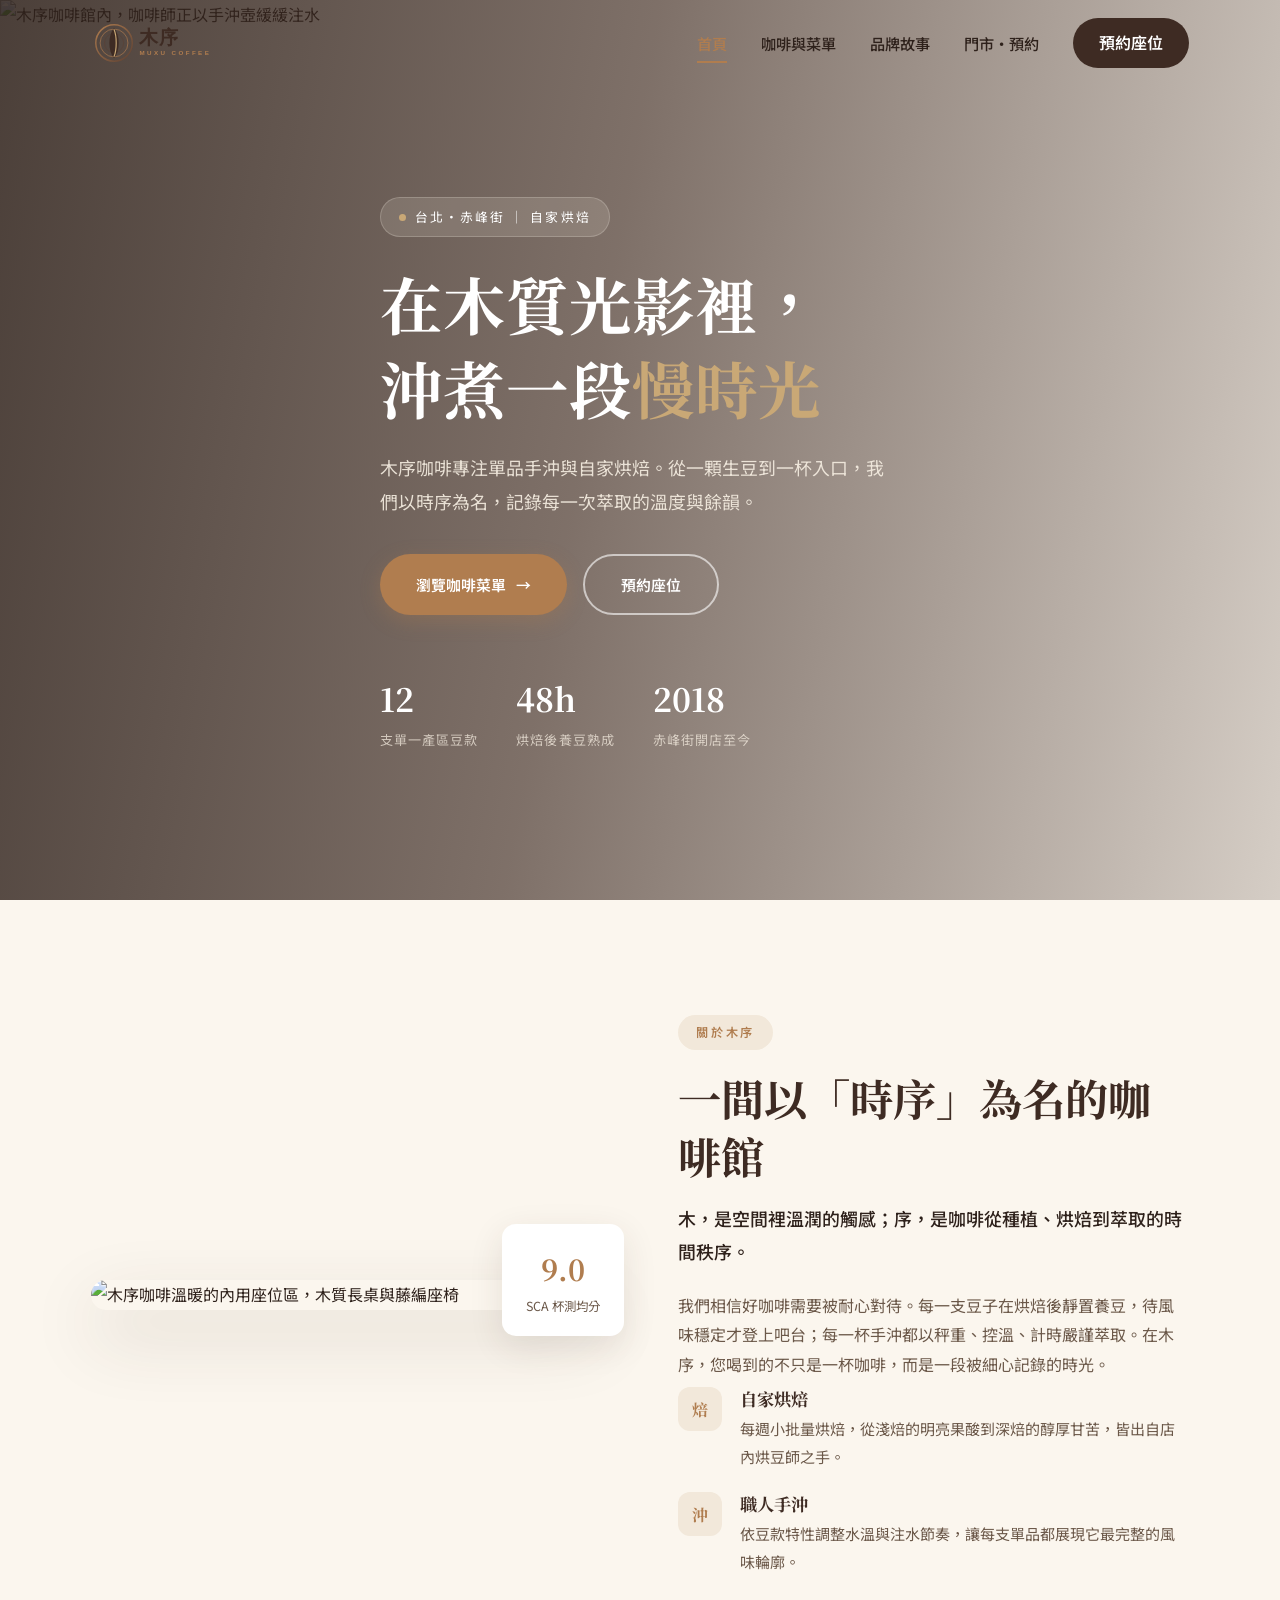
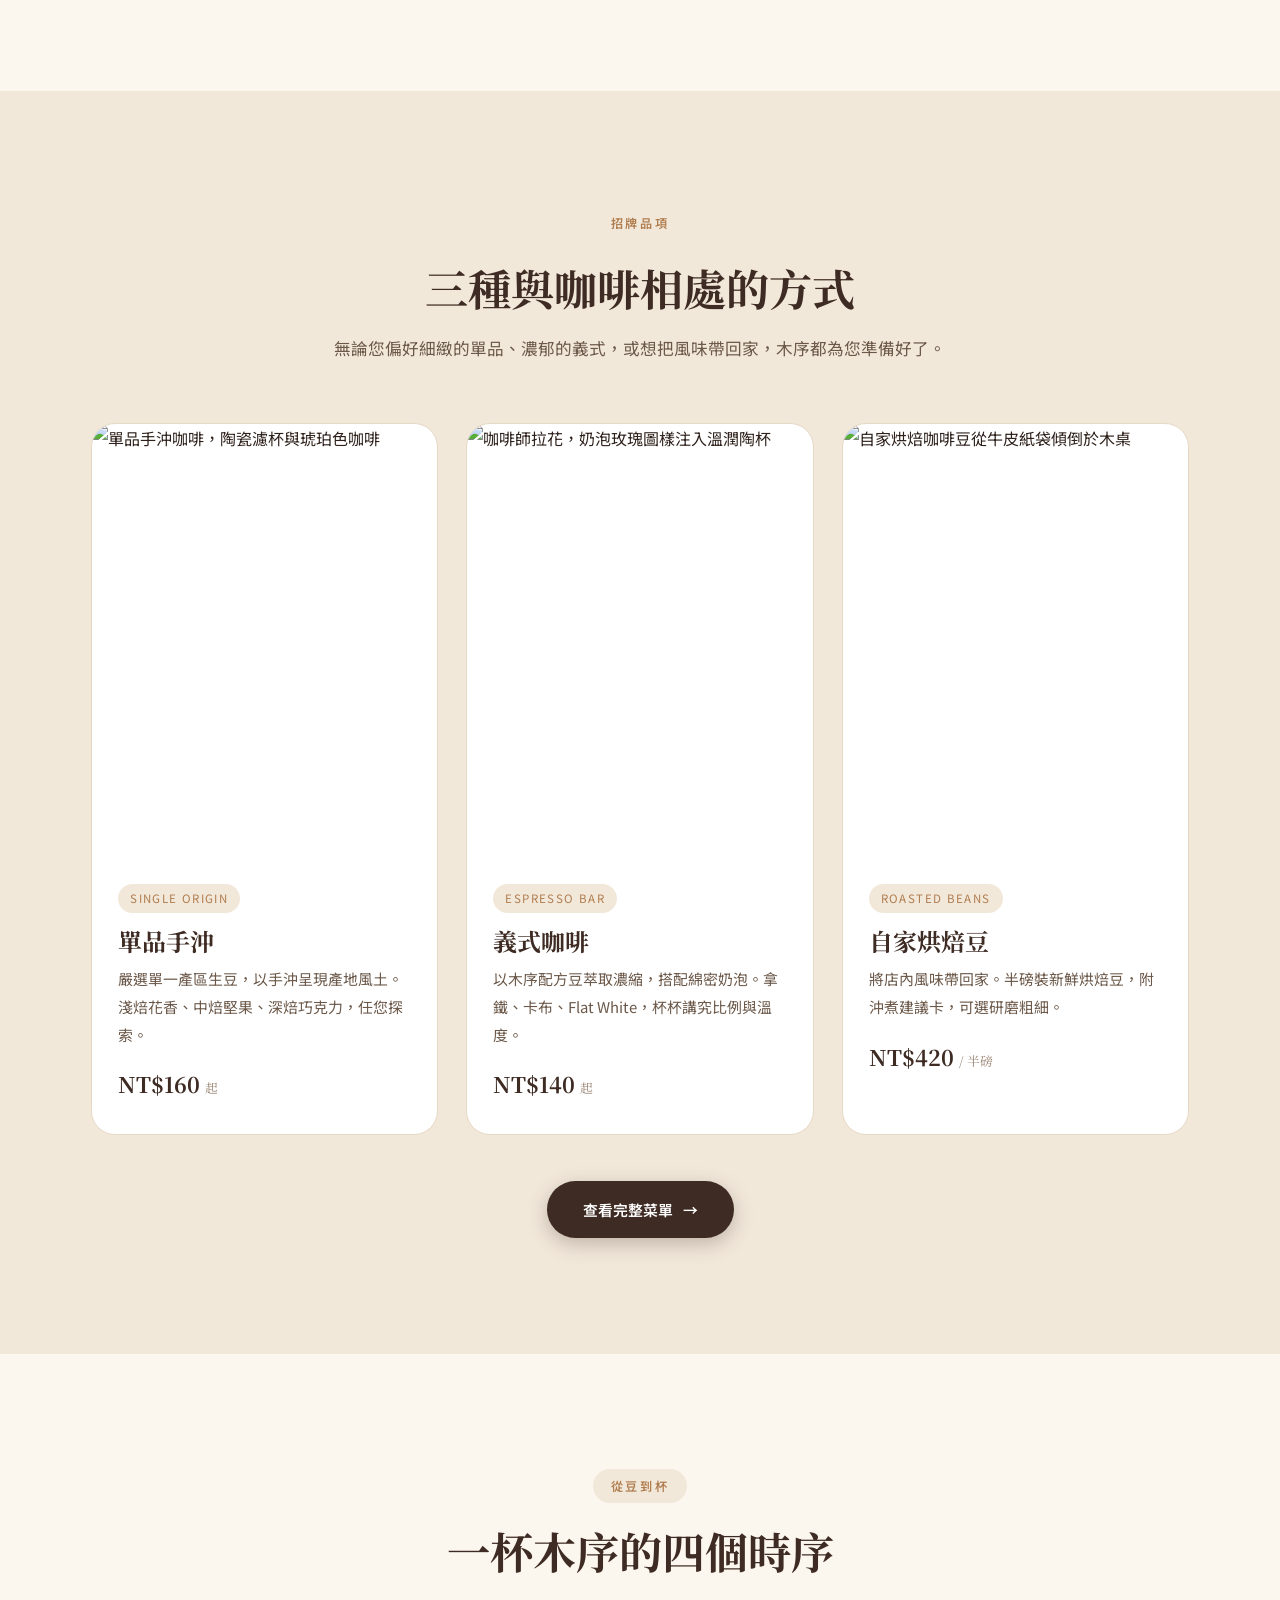
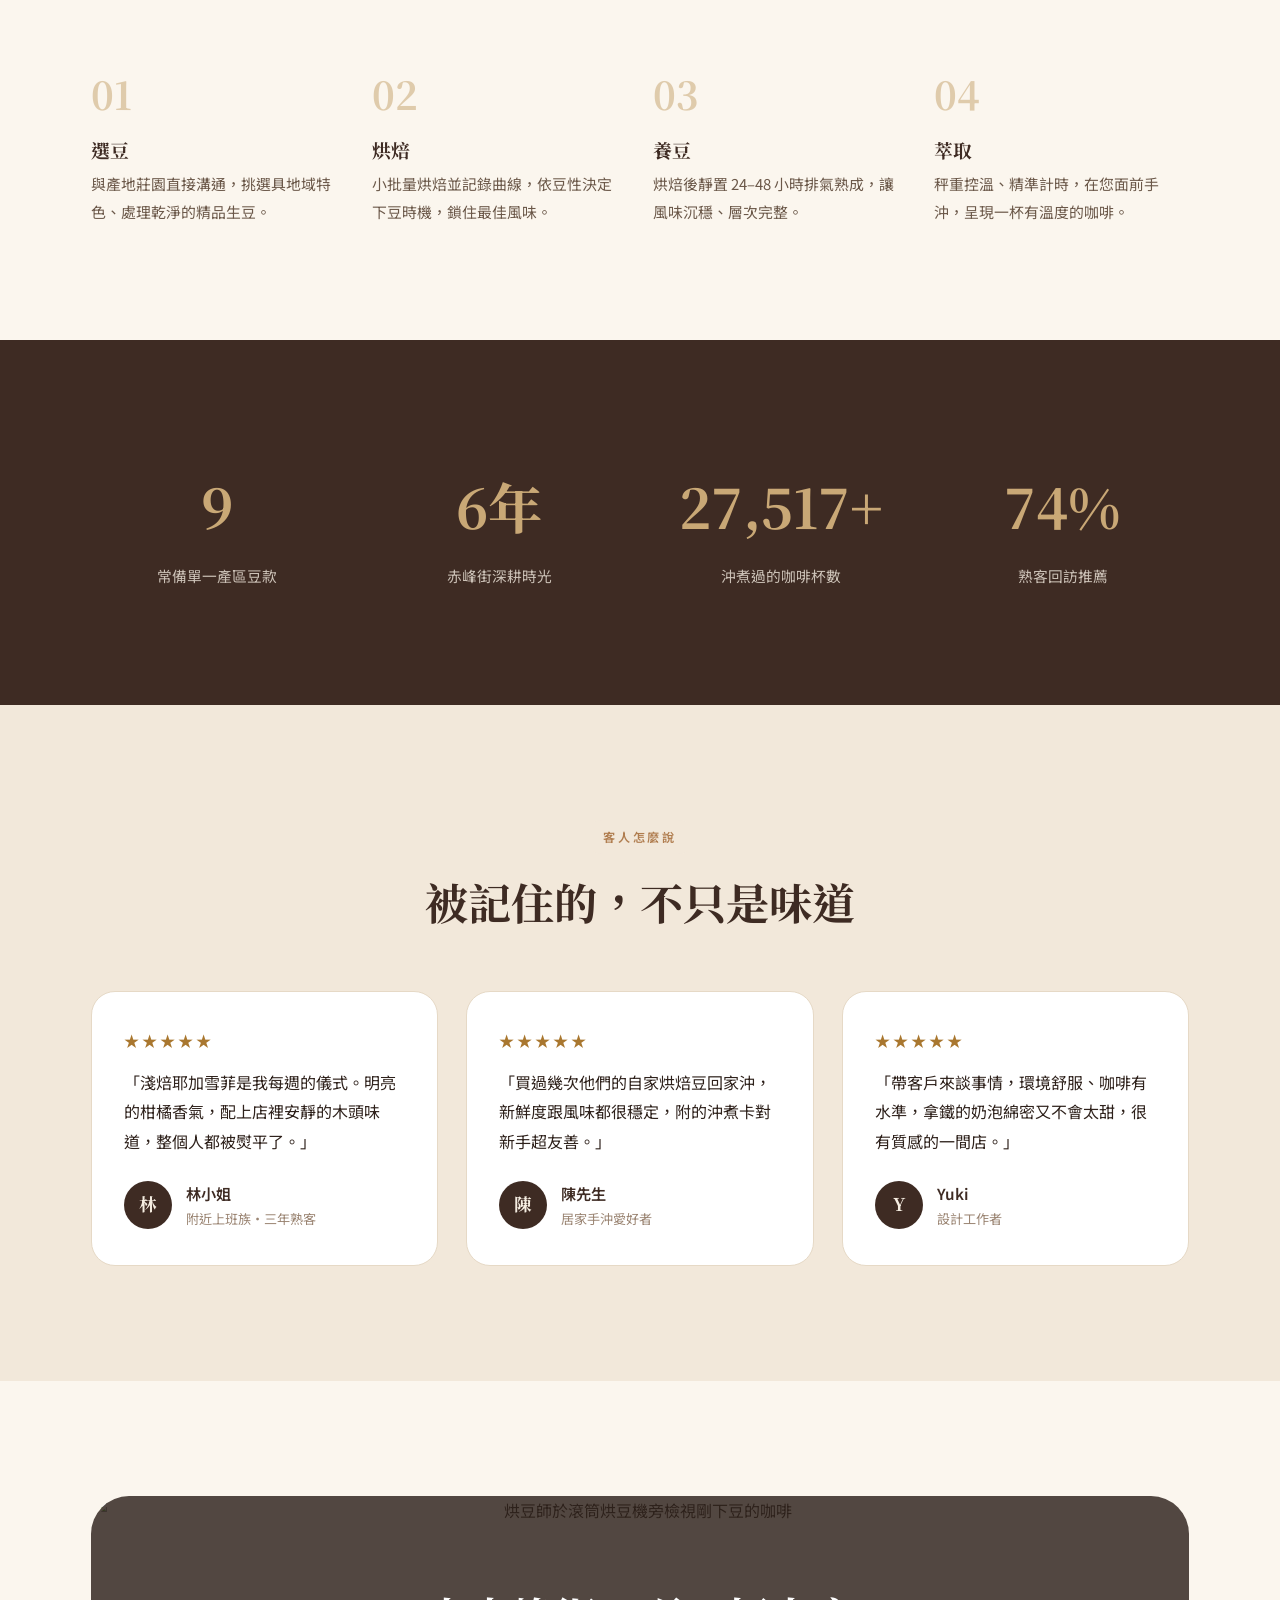
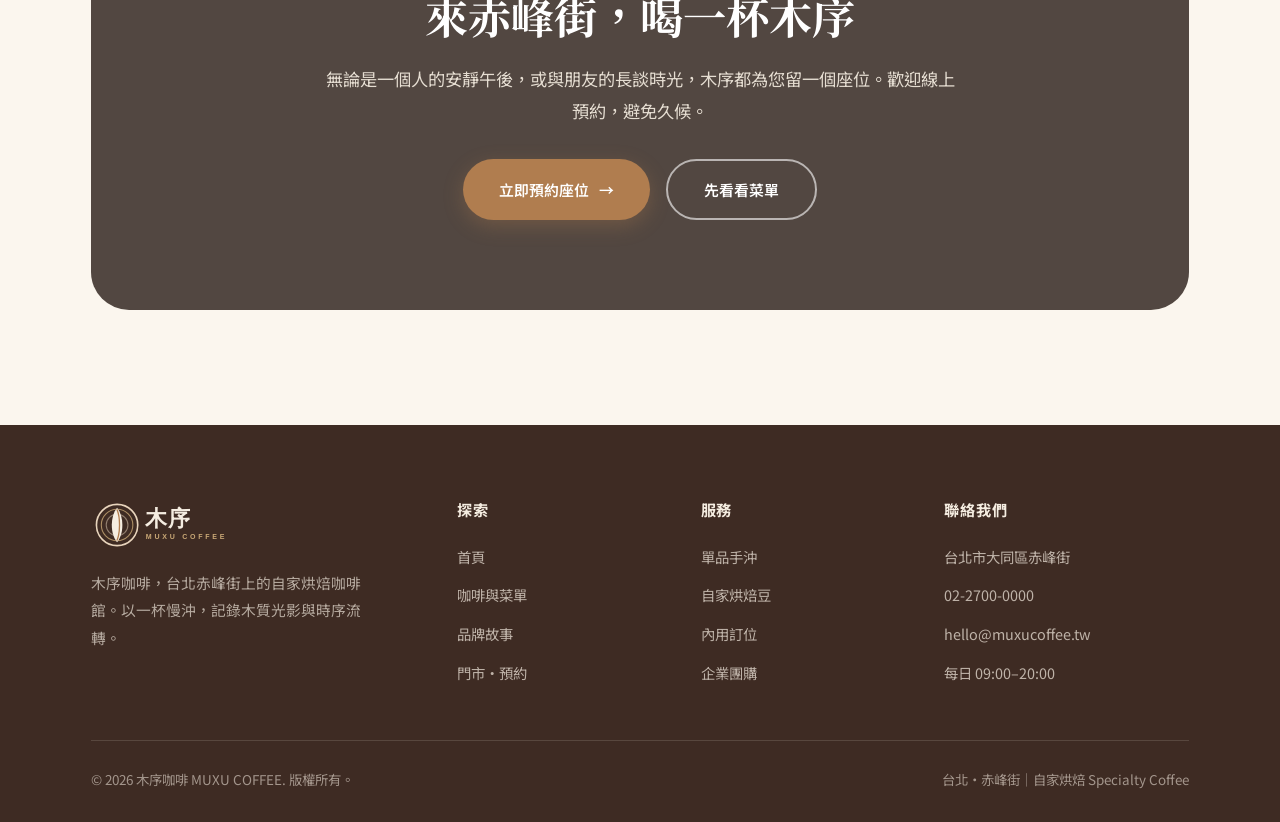
==== index.html @ cf8c64b3 "木序咖啡 MUXU COFFEE static site (pages, css, js, logos)" ====
<!DOCTYPE html>
<html lang="zh-TW">
<head>
<meta charset="UTF-8">
<meta name="viewport" content="width=device-width, initial-scale=1.0">
<title>木序咖啡 MUXU COFFEE — 台北赤峰街自家烘焙咖啡館</title>
<meta name="description" content="木序咖啡，台北大同區赤峰街的自家烘焙咖啡館。專注單品手沖、自家淺中深焙咖啡豆與季節限定特調，在木質光影間，為您沖煮一段慢時光。">
<meta name="keywords" content="台北咖啡,赤峰街咖啡,自家烘焙,手沖咖啡,單品咖啡,咖啡豆,精品咖啡,木序咖啡">
<meta property="og:title" content="木序咖啡 MUXU COFFEE — 台北赤峰街自家烘焙咖啡館">
<meta property="og:description" content="專注單品手沖與自家烘焙，在木質光影間沖煮一段慢時光。">
<meta property="og:type" content="website">
<meta property="og:url" content="https://izzo24.github.io/muxu-coffee/">
<meta property="og:image" content="https://izzo24.github.io/muxu-coffee/images/hero.webp">
<link rel="canonical" href="https://izzo24.github.io/muxu-coffee/">
<link rel="icon" type="image/svg+xml" href="./logos/muxu-coffee-icon.svg">
<link rel="preconnect" href="https://fonts.googleapis.com">
<link rel="preconnect" href="https://fonts.gstatic.com" crossorigin>
<link href="https://fonts.googleapis.com/css2?family=Noto+Serif+TC:wght@400;500;700;900&family=Noto+Sans+TC:wght@400;500;600;700&display=swap" rel="stylesheet">
<link rel="stylesheet" href="./css/style.css">
<script type="application/ld+json">
{"@context":"https://schema.org","@type":"CafeOrCoffeeShop","name":"木序咖啡 MUXU COFFEE","image":"https://izzo24.github.io/muxu-coffee/images/hero.webp","url":"https://izzo24.github.io/muxu-coffee/","servesCuisine":"Coffee","priceRange":"$$","address":{"@type":"PostalAddress","streetAddress":"赤峰街","addressLocality":"台北市大同區","addressCountry":"TW"},"openingHours":"Mo-Su 09:00-20:00","telephone":"+886-2-2700-0000"}
</script>
</head>
<body>
<div class="page-loader"><div class="ring"></div></div>
<div id="nav-mount"></div>

<!-- HERO -->
<header class="hero">
  <div class="hero-bg"><img src="./images/hero.webp" alt="木序咖啡館內，咖啡師正以手沖壺緩緩注水"></div>
  <div class="container hero-inner">
    <span class="hero-eyebrow"><span class="dot"></span>台北・赤峰街 ｜ 自家烘焙</span>
    <h1>在木質光影裡，<br>沖煮一段<em>慢時光</em></h1>
    <p class="hero-sub">木序咖啡專注單品手沖與自家烘焙。從一顆生豆到一杯入口，我們以時序為名，記錄每一次萃取的溫度與餘韻。</p>
    <div class="hero-actions">
      <a href="./products.html" class="btn btn-caramel">瀏覽咖啡菜單 <span class="btn-arrow">→</span></a>
      <a href="./contact.html" class="btn btn-outline-white">預約座位</a>
    </div>
    <div class="hero-meta">
      <div><div class="num">12</div><div class="lbl">支單一產區豆款</div></div>
      <div><div class="num">48h</div><div class="lbl">烘焙後養豆熟成</div></div>
      <div><div class="num">2018</div><div class="lbl">赤峰街開店至今</div></div>
    </div>
  </div>
</header>

<!-- INTRO -->
<section>
  <div class="container split">
    <div class="split-img reveal">
      <img src="./images/interior.webp" alt="木序咖啡溫暖的內用座位區，木質長桌與藤編座椅">
      <div class="badge"><div class="b-num">9.0</div><div class="b-lbl">SCA 杯測均分</div></div>
    </div>
    <div class="reveal">
      <span class="eyebrow">關於木序</span>
      <h2>一間以「時序」為名的咖啡館</h2>
      <p class="lead">木，是空間裡溫潤的觸感；序，是咖啡從種植、烘焙到萃取的時間秩序。</p>
      <p>我們相信好咖啡需要被耐心對待。每一支豆子在烘焙後靜置養豆，待風味穩定才登上吧台；每一杯手沖都以秤重、控溫、計時嚴謹萃取。在木序，您喝到的不只是一杯咖啡，而是一段被細心記錄的時光。</p>
      <div class="value-list">
        <div class="value-item"><div class="vk">焙</div><div><h4>自家烘焙</h4><p>每週小批量烘焙，從淺焙的明亮果酸到深焙的醇厚甘苦，皆出自店內烘豆師之手。</p></div></div>
        <div class="value-item"><div class="vk">沖</div><div><h4>職人手沖</h4><p>依豆款特性調整水溫與注水節奏，讓每支單品都展現它最完整的風味輪廓。</p></div></div>
      </div>
    </div>
  </div>
</section>

<!-- SIGNATURE -->
<section style="background:var(--bg-alt)">
  <div class="container">
    <div class="section-head reveal">
      <span class="eyebrow">招牌品項</span>
      <h2>三種與咖啡相處的方式</h2>
      <p>無論您偏好細緻的單品、濃郁的義式，或想把風味帶回家，木序都為您準備好了。</p>
    </div>
    <div class="grid-3">
      <article class="menu-card reveal">
        <div class="ph"><img src="./images/product-pourover.webp" alt="單品手沖咖啡，陶瓷濾杯與琥珀色咖啡"></div>
        <div class="body"><span class="tag">SINGLE ORIGIN</span><h3>單品手沖</h3>
        <p class="desc">嚴選單一產區生豆，以手沖呈現產地風土。淺焙花香、中焙堅果、深焙巧克力，任您探索。</p>
        <div class="price">NT$160 <small>起</small></div></div>
      </article>
      <article class="menu-card reveal">
        <div class="ph"><img src="./images/product-espresso.webp" alt="咖啡師拉花，奶泡玫瑰圖樣注入溫潤陶杯"></div>
        <div class="body"><span class="tag">ESPRESSO BAR</span><h3>義式咖啡</h3>
        <p class="desc">以木序配方豆萃取濃縮，搭配綿密奶泡。拿鐵、卡布、Flat White，杯杯講究比例與溫度。</p>
        <div class="price">NT$140 <small>起</small></div></div>
      </article>
      <article class="menu-card reveal">
        <div class="ph"><img src="./images/product-beans.webp" alt="自家烘焙咖啡豆從牛皮紙袋傾倒於木桌"></div>
        <div class="body"><span class="tag">ROASTED BEANS</span><h3>自家烘焙豆</h3>
        <p class="desc">將店內風味帶回家。半磅裝新鮮烘焙豆，附沖煮建議卡，可選研磨粗細。</p>
        <div class="price">NT$420 <small>/ 半磅</small></div></div>
      </article>
    </div>
    <div style="text-align:center;margin-top:46px" class="reveal">
      <a href="./products.html" class="btn btn-primary">查看完整菜單 <span class="btn-arrow">→</span></a>
    </div>
  </div>
</section>

<!-- PROCESS -->
<section>
  <div class="container">
    <div class="section-head reveal">
      <span class="eyebrow">從豆到杯</span>
      <h2>一杯木序的四個時序</h2>
    </div>
    <div class="steps">
      <div class="step reveal"><div class="n">01</div><h3>選豆</h3><p>與產地莊園直接溝通，挑選具地域特色、處理乾淨的精品生豆。</p></div>
      <div class="step reveal"><div class="n">02</div><h3>烘焙</h3><p>小批量烘焙並記錄曲線，依豆性決定下豆時機，鎖住最佳風味。</p></div>
      <div class="step reveal"><div class="n">03</div><h3>養豆</h3><p>烘焙後靜置 24–48 小時排氣熟成，讓風味沉穩、層次完整。</p></div>
      <div class="step reveal"><div class="n">04</div><h3>萃取</h3><p>秤重控溫、精準計時，在您面前手沖，呈現一杯有溫度的咖啡。</p></div>
    </div>
  </div>
</section>

<!-- STATS -->
<section class="stats-section">
  <div class="container">
    <div class="stats-grid">
      <div class="stat"><div class="num" data-count="12">0</div><div class="lbl">常備單一產區豆款</div></div>
      <div class="stat"><div class="num" data-count="8" data-suffix="年">0</div><div class="lbl">赤峰街深耕時光</div></div>
      <div class="stat"><div class="num" data-count="36000" data-suffix="+">0</div><div class="lbl">沖煮過的咖啡杯數</div></div>
      <div class="stat"><div class="num" data-count="98" data-suffix="%">0</div><div class="lbl">熟客回訪推薦</div></div>
    </div>
  </div>
</section>

<!-- TESTIMONIALS -->
<section style="background:var(--bg-alt)">
  <div class="container">
    <div class="section-head reveal">
      <span class="eyebrow">客人怎麼說</span>
      <h2>被記住的，不只是味道</h2>
    </div>
    <div class="grid-3">
      <div class="quote-card reveal"><div class="stars">★★★★★</div>
        <p>「淺焙耶加雪菲是我每週的儀式。明亮的柑橘香氣，配上店裡安靜的木頭味道，整個人都被熨平了。」</p>
        <div class="quote-who"><div class="ava">林</div><div><div class="nm">林小姐</div><div class="rl">附近上班族・三年熟客</div></div></div>
      </div>
      <div class="quote-card reveal"><div class="stars">★★★★★</div>
        <p>「買過幾次他們的自家烘焙豆回家沖，新鮮度跟風味都很穩定，附的沖煮卡對新手超友善。」</p>
        <div class="quote-who"><div class="ava">陳</div><div><div class="nm">陳先生</div><div class="rl">居家手沖愛好者</div></div></div>
      </div>
      <div class="quote-card reveal"><div class="stars">★★★★★</div>
        <p>「帶客戶來談事情，環境舒服、咖啡有水準，拿鐵的奶泡綿密又不會太甜，很有質感的一間店。」</p>
        <div class="quote-who"><div class="ava">Y</div><div><div class="nm">Yuki</div><div class="rl">設計工作者</div></div></div>
      </div>
    </div>
  </div>
</section>

<!-- CTA -->
<section>
  <div class="container">
    <div class="cta-band reveal">
      <div class="cta-bg"><img src="./images/roaster.webp" alt="烘豆師於滾筒烘豆機旁檢視剛下豆的咖啡"></div>
      <div class="cta-band-inner">
        <h2>來赤峰街，喝一杯木序</h2>
        <p>無論是一個人的安靜午後，或與朋友的長談時光，木序都為您留一個座位。歡迎線上預約，避免久候。</p>
        <div class="hero-actions">
          <a href="./contact.html" class="btn btn-caramel">立即預約座位 <span class="btn-arrow">→</span></a>
          <a href="./products.html" class="btn btn-outline-white">先看看菜單</a>
        </div>
      </div>
    </div>
  </div>
</section>

<div id="footer-mount"></div>
<script src="./js/shared.js"></script>
</body>
</html>
---- css/style.css ----
/* ===================================================
   木序咖啡 MUXU COFFEE — Global Stylesheet
   =================================================== */
:root{
  --espresso:#3E2B23;
  --coffee:#5C4033;
  --caramel:#B07D4F;
  --latte:#C9A876;
  --gold:#A9772F;
  --cream:#F5EDE1;
  --bg:#FBF6EE;
  --bg-alt:#F2E8DA;
  --text:#2E211B;
  --text-mid:#6B5849;
  --text-light:#9A8472;
  --border:#E6D9C6;
  --shadow-sm:0 2px 14px rgba(62,43,35,.07);
  --shadow-md:0 10px 34px rgba(62,43,35,.11);
  --shadow-lg:0 26px 70px rgba(62,43,35,.16);
  --radius:14px;
  --radius-lg:24px;
  --radius-xl:38px;
  --transition:.35s cubic-bezier(.4,0,.2,1);
}
*,*::before,*::after{box-sizing:border-box;margin:0;padding:0}
html{scroll-behavior:smooth;font-size:16px}
body{
  font-family:'Noto Sans TC',Helvetica,Arial,sans-serif;
  background:var(--bg);color:var(--text);line-height:1.85;overflow-x:hidden;
}
img{max-width:100%;height:auto;display:block}
a{text-decoration:none;color:inherit}
ul{list-style:none}
button{cursor:pointer;border:none;background:none;font:inherit}
h1,h2,h3,h4{line-height:1.35;font-weight:700;font-family:'Noto Serif TC',Georgia,serif;color:var(--espresso)}
h1{font-size:clamp(2.2rem,5.5vw,3.9rem)}
h2{font-size:clamp(1.7rem,3.6vw,2.7rem)}
h3{font-size:clamp(1.15rem,2.4vw,1.5rem)}
p{color:var(--text-mid)}

.eyebrow{
  display:inline-block;font-size:.76rem;font-weight:600;letter-spacing:.22em;
  text-transform:uppercase;color:var(--caramel);background:var(--bg-alt);
  padding:6px 18px;border-radius:999px;margin-bottom:18px;
}
.container{max-width:1200px;margin:0 auto;padding:0 clamp(18px,4vw,52px)}
section{padding:clamp(72px,9vw,128px) 0}
.section-head{max-width:680px;margin:0 auto 60px;text-align:center}
.section-head p{margin-top:16px;font-size:1.04rem}

/* —— Buttons —— */
.btn{display:inline-flex;align-items:center;gap:10px;padding:15px 36px;border-radius:999px;
  font-size:.93rem;font-weight:600;transition:var(--transition)}
.btn-primary{background:var(--espresso);color:#fff;box-shadow:0 6px 20px rgba(62,43,35,.28)}
.btn-primary:hover{background:var(--coffee);transform:translateY(-3px);box-shadow:0 12px 30px rgba(62,43,35,.36)}
.btn-caramel{background:var(--caramel);color:#fff;box-shadow:0 6px 20px rgba(176,125,79,.32)}
.btn-caramel:hover{background:var(--gold);transform:translateY(-3px)}
.btn-secondary{background:transparent;color:var(--espresso);border:2px solid var(--espresso)}
.btn-secondary:hover{background:var(--espresso);color:#fff;transform:translateY(-3px)}
.btn-outline-white{background:transparent;color:#fff;border:2px solid rgba(255,255,255,.6)}
.btn-outline-white:hover{background:rgba(255,255,255,.14);transform:translateY(-3px)}
.btn-arrow{transition:transform .3s}
.btn:hover .btn-arrow{transform:translateX(4px)}

/* —— Nav —— */
.site-nav{position:fixed;top:0;left:0;right:0;z-index:100;padding:18px 0;transition:var(--transition)}
.site-nav.scrolled{background:rgba(251,246,238,.92);backdrop-filter:blur(14px);box-shadow:var(--shadow-sm);padding:11px 0}
.nav-inner{display:flex;align-items:center;justify-content:space-between}
.nav-logo img{height:46px;transition:var(--transition)}
.site-nav.scrolled .nav-logo img{height:40px}
.nav-links{display:flex;align-items:center;gap:34px}
.nav-link{font-size:.95rem;font-weight:500;color:var(--text);position:relative;padding:4px 0;transition:color .25s}
.nav-link::after{content:'';position:absolute;left:0;bottom:-2px;width:0;height:2px;background:var(--caramel);transition:width .3s}
.nav-link:hover,.nav-link.active{color:var(--caramel)}
.nav-link:hover::after,.nav-link.active::after{width:100%}
.nav-cta{padding:10px 26px;background:var(--espresso);color:#fff !important;border-radius:999px;font-weight:600;transition:var(--transition)}
.nav-cta:hover{background:var(--caramel);transform:translateY(-2px)}
.nav-cta::after{display:none}
.nav-hamburger{display:none;flex-direction:column;gap:5px;padding:8px}
.nav-hamburger span{width:26px;height:2px;background:var(--espresso);border-radius:2px;transition:var(--transition)}

/* mobile drawer */
.nav-mobile{position:fixed;inset:0;z-index:200;background:var(--espresso);
  display:flex;flex-direction:column;align-items:center;justify-content:center;gap:26px;
  transform:translateX(100%);transition:transform .4s cubic-bezier(.4,0,.2,1)}
.nav-mobile.open{transform:translateX(0)}
.nav-mobile a{color:var(--cream);font-size:1.4rem;font-family:'Noto Serif TC',serif}
.nav-mobile a:hover{color:var(--latte)}
.nav-mobile-close{position:absolute;top:26px;right:26px;color:var(--cream);font-size:2rem;line-height:1}

/* —— Hero —— */
.hero{position:relative;min-height:100vh;display:flex;align-items:center;padding:140px 0 90px;overflow:hidden}
.hero-bg{position:absolute;inset:0;z-index:0}
.hero-bg img{width:100%;height:100%;object-fit:cover}
.hero-bg::after{content:'';position:absolute;inset:0;
  background:linear-gradient(100deg,rgba(46,33,27,.86) 0%,rgba(62,43,35,.66) 46%,rgba(62,43,35,.20) 100%)}
.hero-inner{position:relative;z-index:1;max-width:660px}
.hero-eyebrow{display:inline-flex;align-items:center;gap:9px;background:rgba(245,237,225,.14);
  color:#fff;padding:7px 18px;border-radius:999px;font-size:.8rem;letter-spacing:.16em;margin-bottom:24px;
  border:1px solid rgba(245,237,225,.22)}
.hero-eyebrow .dot{width:7px;height:7px;border-radius:50%;background:var(--latte)}
.hero h1{color:#fff;margin-bottom:22px;letter-spacing:1px}
.hero h1 em{font-style:normal;color:var(--latte)}
.hero-sub{color:rgba(245,237,225,.9);font-size:1.12rem;max-width:520px;margin-bottom:36px}
.hero-actions{display:flex;flex-wrap:wrap;gap:16px}
.hero-meta{display:flex;gap:38px;margin-top:54px;flex-wrap:wrap}
.hero-meta .num{font-family:'Noto Serif TC',serif;font-size:2rem;font-weight:700;color:#fff}
.hero-meta .lbl{font-size:.82rem;color:rgba(245,237,225,.72);letter-spacing:.08em}

/* —— Intro / split —— */
.split{display:grid;grid-template-columns:1fr 1fr;gap:clamp(36px,6vw,82px);align-items:center}
.split-img{position:relative}
.split-img img{border-radius:var(--radius-lg);box-shadow:var(--shadow-lg)}
.split-img .badge{position:absolute;bottom:-26px;right:-22px;background:#fff;border-radius:var(--radius);
  padding:18px 24px;box-shadow:var(--shadow-md);text-align:center}
.split-img .badge .b-num{font-family:'Noto Serif TC',serif;font-size:1.8rem;font-weight:700;color:var(--caramel)}
.split-img .badge .b-lbl{font-size:.78rem;color:var(--text-mid)}
.lead{font-size:1.12rem;color:var(--text);margin:18px 0 22px;font-weight:500}

/* —— Feature cards —— */
.grid-3{display:grid;grid-template-columns:repeat(3,1fr);gap:28px}
.grid-2{display:grid;grid-template-columns:repeat(2,1fr);gap:28px}
.card{background:#fff;border:1px solid var(--border);border-radius:var(--radius-lg);
  padding:38px 32px;transition:var(--transition)}
.card:hover{transform:translateY(-6px);box-shadow:var(--shadow-md);border-color:var(--latte)}
.card .idx{font-family:'Noto Serif TC',serif;font-size:1.05rem;font-weight:700;color:var(--caramel);
  width:46px;height:46px;border-radius:50%;background:var(--bg-alt);display:flex;align-items:center;justify-content:center;margin-bottom:22px}
.card h3{margin-bottom:12px}
.card p{font-size:.96rem}

/* —— Product / menu cards —— */
.menu-card{background:#fff;border:1px solid var(--border);border-radius:var(--radius-lg);overflow:hidden;transition:var(--transition);display:flex;flex-direction:column}
.menu-card:hover{transform:translateY(-6px);box-shadow:var(--shadow-md)}
.menu-card .ph{aspect-ratio:4/5;overflow:hidden}
.menu-card .ph img{width:100%;height:100%;object-fit:cover;transition:transform .6s}
.menu-card:hover .ph img{transform:scale(1.06)}
.menu-card .body{padding:26px 26px 30px}
.menu-card .tag{display:inline-block;font-size:.72rem;letter-spacing:.12em;color:var(--caramel);
  background:var(--bg-alt);padding:4px 12px;border-radius:999px;margin-bottom:12px}
.menu-card h3{margin-bottom:8px}
.menu-card .desc{font-size:.93rem;margin-bottom:16px}
.menu-card .price{font-family:'Noto Serif TC',serif;font-size:1.35rem;font-weight:700;color:var(--espresso)}
.menu-card .price small{font-size:.8rem;color:var(--text-light);font-weight:400}

/* filter tabs */
.tabs{display:flex;flex-wrap:wrap;gap:12px;justify-content:center;margin-bottom:48px}
.tab-btn{padding:10px 26px;border-radius:999px;border:1.5px solid var(--border);background:#fff;
  font-size:.9rem;font-weight:500;color:var(--text-mid);transition:var(--transition)}
.tab-btn:hover{border-color:var(--caramel);color:var(--caramel)}
.tab-btn.active{background:var(--espresso);border-color:var(--espresso);color:#fff}

/* —— Bean list rows —— */
.bean-row{display:grid;grid-template-columns:auto 1fr auto;gap:24px;align-items:center;
  padding:24px 0;border-bottom:1px solid var(--border)}
.bean-row .roast{width:62px;height:62px;border-radius:50%;display:flex;align-items:center;justify-content:center;
  font-family:'Noto Serif TC',serif;font-weight:700;color:#fff;font-size:.95rem;flex-shrink:0}
.roast.light{background:#C9A876}.roast.medium{background:#A9772F}.roast.dark{background:#3E2B23}
.bean-row h3{margin-bottom:4px;font-size:1.18rem}
.bean-row .notes{font-size:.9rem;color:var(--text-light)}
.bean-row .b-price{font-family:'Noto Serif TC',serif;font-size:1.3rem;font-weight:700;color:var(--espresso);white-space:nowrap}

/* —— Stats —— */
.stats-section{background:var(--espresso);color:#fff}
.stats-grid{display:grid;grid-template-columns:repeat(4,1fr);gap:30px;text-align:center}
.stat .num{font-family:'Noto Serif TC',serif;font-size:clamp(2.4rem,5vw,3.4rem);font-weight:700;color:var(--latte)}
.stat .lbl{color:rgba(245,237,225,.78);font-size:.92rem;margin-top:6px}

/* —— Process steps —— */
.steps{display:grid;grid-template-columns:repeat(4,1fr);gap:26px;counter-reset:step}
.step{position:relative;padding-top:18px}
.step .n{font-family:'Noto Serif TC',serif;font-size:2.4rem;font-weight:700;color:var(--latte);opacity:.55;margin-bottom:8px}
.step h3{font-size:1.18rem;margin-bottom:8px}
.step p{font-size:.93rem}

/* —— Testimonials —— */
.quote-card{background:#fff;border:1px solid var(--border);border-radius:var(--radius-lg);padding:34px 32px;transition:var(--transition)}
.quote-card:hover{box-shadow:var(--shadow-md);transform:translateY(-5px)}
.quote-card .stars{color:var(--gold);letter-spacing:3px;margin-bottom:14px;font-size:.95rem}
.quote-card p{color:var(--text);font-size:1rem;margin-bottom:22px}
.quote-who{display:flex;align-items:center;gap:14px}
.quote-who .ava{width:48px;height:48px;border-radius:50%;background:var(--espresso);color:var(--cream);
  display:flex;align-items:center;justify-content:center;font-family:'Noto Serif TC',serif;font-weight:700;font-size:1.1rem}
.quote-who .nm{font-weight:600;color:var(--espresso);font-size:.95rem}
.quote-who .rl{font-size:.82rem;color:var(--text-light)}

/* —— CTA band —— */
.cta-band{position:relative;border-radius:var(--radius-xl);overflow:hidden;padding:clamp(54px,8vw,90px) clamp(28px,6vw,80px);text-align:center}
.cta-band .cta-bg{position:absolute;inset:0;z-index:0}
.cta-band .cta-bg img{width:100%;height:100%;object-fit:cover}
.cta-band .cta-bg::after{content:'';position:absolute;inset:0;background:rgba(46,33,27,.82)}
.cta-band-inner{position:relative;z-index:1;max-width:640px;margin:0 auto}
.cta-band h2{color:#fff;margin-bottom:18px}
.cta-band p{color:rgba(245,237,225,.9);margin-bottom:32px;font-size:1.08rem}
.cta-band .hero-actions{justify-content:center}

/* —— Page banner —— */
.page-banner{position:relative;padding:170px 0 80px;overflow:hidden}
.page-banner .pb-bg{position:absolute;inset:0;z-index:0}
.page-banner .pb-bg img{width:100%;height:100%;object-fit:cover}
.page-banner .pb-bg::after{content:'';position:absolute;inset:0;background:linear-gradient(120deg,rgba(46,33,27,.9),rgba(62,43,35,.62))}
.page-banner-inner{position:relative;z-index:1;max-width:720px}
.page-banner .crumb{color:var(--latte);font-size:.85rem;letter-spacing:.08em;margin-bottom:16px}
.page-banner h1{color:#fff;margin-bottom:16px}
.page-banner p{color:rgba(245,237,225,.9);font-size:1.1rem;max-width:560px}

/* —— About blocks —— */
.value-list{display:flex;flex-direction:column;gap:22px;margin-top:8px}
.value-item{display:flex;gap:18px;align-items:flex-start}
.value-item .vk{flex-shrink:0;width:44px;height:44px;border-radius:12px;background:var(--bg-alt);
  display:flex;align-items:center;justify-content:center;font-family:'Noto Serif TC',serif;font-weight:700;color:var(--caramel)}
.value-item h4{font-size:1.08rem;margin-bottom:4px;color:var(--espresso)}
.value-item p{font-size:.94rem}

/* —— Contact —— */
.contact-grid{display:grid;grid-template-columns:1fr 1fr;gap:clamp(34px,5vw,64px);align-items:start}
.info-card{background:#fff;border:1px solid var(--border);border-radius:var(--radius-lg);padding:34px;box-shadow:var(--shadow-sm)}
.info-row{display:flex;gap:16px;padding:16px 0;border-bottom:1px solid var(--border)}
.info-row:last-child{border-bottom:none}
.info-row .k{flex-shrink:0;width:46px;height:46px;border-radius:12px;background:var(--bg-alt);
  display:flex;align-items:center;justify-content:center;color:var(--caramel);font-weight:700;font-family:'Noto Serif TC',serif}
.info-row .lbl{font-size:.8rem;color:var(--text-light);letter-spacing:.05em}
.info-row .val{font-weight:500;color:var(--espresso)}
.form{background:#fff;border:1px solid var(--border);border-radius:var(--radius-lg);padding:36px;box-shadow:var(--shadow-sm)}
.field{margin-bottom:20px}
.field label{display:block;font-size:.88rem;font-weight:600;color:var(--espresso);margin-bottom:8px}
.field input,.field select,.field textarea{width:100%;padding:13px 16px;border:1.5px solid var(--border);
  border-radius:12px;font:inherit;color:var(--text);background:var(--bg);transition:var(--transition)}
.field input:focus,.field select:focus,.field textarea:focus{outline:none;border-color:var(--caramel);background:#fff}
.field textarea{resize:vertical;min-height:120px}
.form-row{display:grid;grid-template-columns:1fr 1fr;gap:16px}
.hours-table{width:100%;border-collapse:collapse;margin-top:6px}
.hours-table td{padding:9px 0;border-bottom:1px solid var(--border);font-size:.93rem}
.hours-table td:last-child{text-align:right;color:var(--text-mid)}
.map-embed{border-radius:var(--radius-lg);overflow:hidden;box-shadow:var(--shadow-sm);border:1px solid var(--border)}
.map-embed iframe{width:100%;height:300px;border:0;display:block}

/* —— Footer —— */
.site-footer{background:var(--espresso);color:rgba(245,237,225,.78);padding:74px 0 30px}
.footer-grid{display:grid;grid-template-columns:1.6fr 1fr 1fr 1.2fr;gap:40px;margin-bottom:48px}
.footer-brand img{height:52px;margin-bottom:18px}
.footer-brand p{color:rgba(245,237,225,.66);font-size:.92rem;max-width:280px}
.footer-col h4{color:var(--cream);font-size:.95rem;margin-bottom:18px;font-family:'Noto Sans TC',sans-serif;letter-spacing:.05em}
.footer-col a{display:block;color:rgba(245,237,225,.7);font-size:.9rem;padding:6px 0;transition:color .25s}
.footer-col a:hover{color:var(--latte)}
.footer-bottom{border-top:1px solid rgba(245,237,225,.14);padding-top:26px;display:flex;
  justify-content:space-between;flex-wrap:wrap;gap:12px;font-size:.84rem;color:rgba(245,237,225,.55)}

/* —— Reveal —— */
.reveal{opacity:0;transform:translateY(30px);transition:opacity .7s ease,transform .7s ease}
.reveal.visible{opacity:1;transform:none}

/* —— Back to top —— */
#back-to-top{position:fixed;bottom:28px;right:28px;width:48px;height:48px;border-radius:50%;
  background:var(--espresso);color:#fff;display:flex;align-items:center;justify-content:center;
  box-shadow:var(--shadow-md);opacity:0;pointer-events:none;transform:translateY(14px);transition:var(--transition);z-index:90;font-size:1.2rem}
#back-to-top.visible{opacity:1;pointer-events:auto;transform:none}

/* —— Loader —— */
.page-loader{position:fixed;inset:0;z-index:9999;background:var(--espresso);display:flex;
  align-items:center;justify-content:center;transition:opacity .6s,visibility .6s}
.page-loader.hidden{opacity:0;visibility:hidden}
.page-loader .ring{width:46px;height:46px;border:3px solid rgba(201,168,118,.3);border-top-color:var(--latte);
  border-radius:50%;animation:spin 1s linear infinite}
@keyframes spin{to{transform:rotate(360deg)}}

.form-success{background:var(--bg-alt);border:2px solid var(--caramel);border-radius:14px;
  padding:20px 26px;margin-top:20px;color:var(--coffee)}
.form-success strong{color:var(--espresso)}

/* —— Responsive —— */
@media(max-width:980px){
  .footer-grid{grid-template-columns:1fr 1fr;gap:34px}
  .steps{grid-template-columns:repeat(2,1fr)}
  .stats-grid{grid-template-columns:repeat(2,1fr);gap:40px 24px}
}
@media(max-width:820px){
  .nav-links{display:none}
  .nav-hamburger{display:flex}
  .split{grid-template-columns:1fr;gap:46px}
  .split-img .badge{right:18px}
  .grid-3{grid-template-columns:1fr}
  .grid-2{grid-template-columns:1fr}
  .contact-grid{grid-template-columns:1fr}
  .hero{min-height:auto;padding:130px 0 80px}
}
@media(max-width:560px){
  .grid-3,.menu-grid{grid-template-columns:1fr !important}
  .stats-grid{grid-template-columns:1fr}
  .footer-grid{grid-template-columns:1fr}
  .form-row{grid-template-columns:1fr}
  .hero-meta{gap:24px}
  .bean-row{grid-template-columns:auto 1fr;gap:16px}
  .bean-row .b-price{grid-column:2;text-align:left}
}
.menu-grid{display:grid;grid-template-columns:repeat(3,1fr);gap:28px}
@media(max-width:820px){.menu-grid{grid-template-columns:repeat(2,1fr)}}
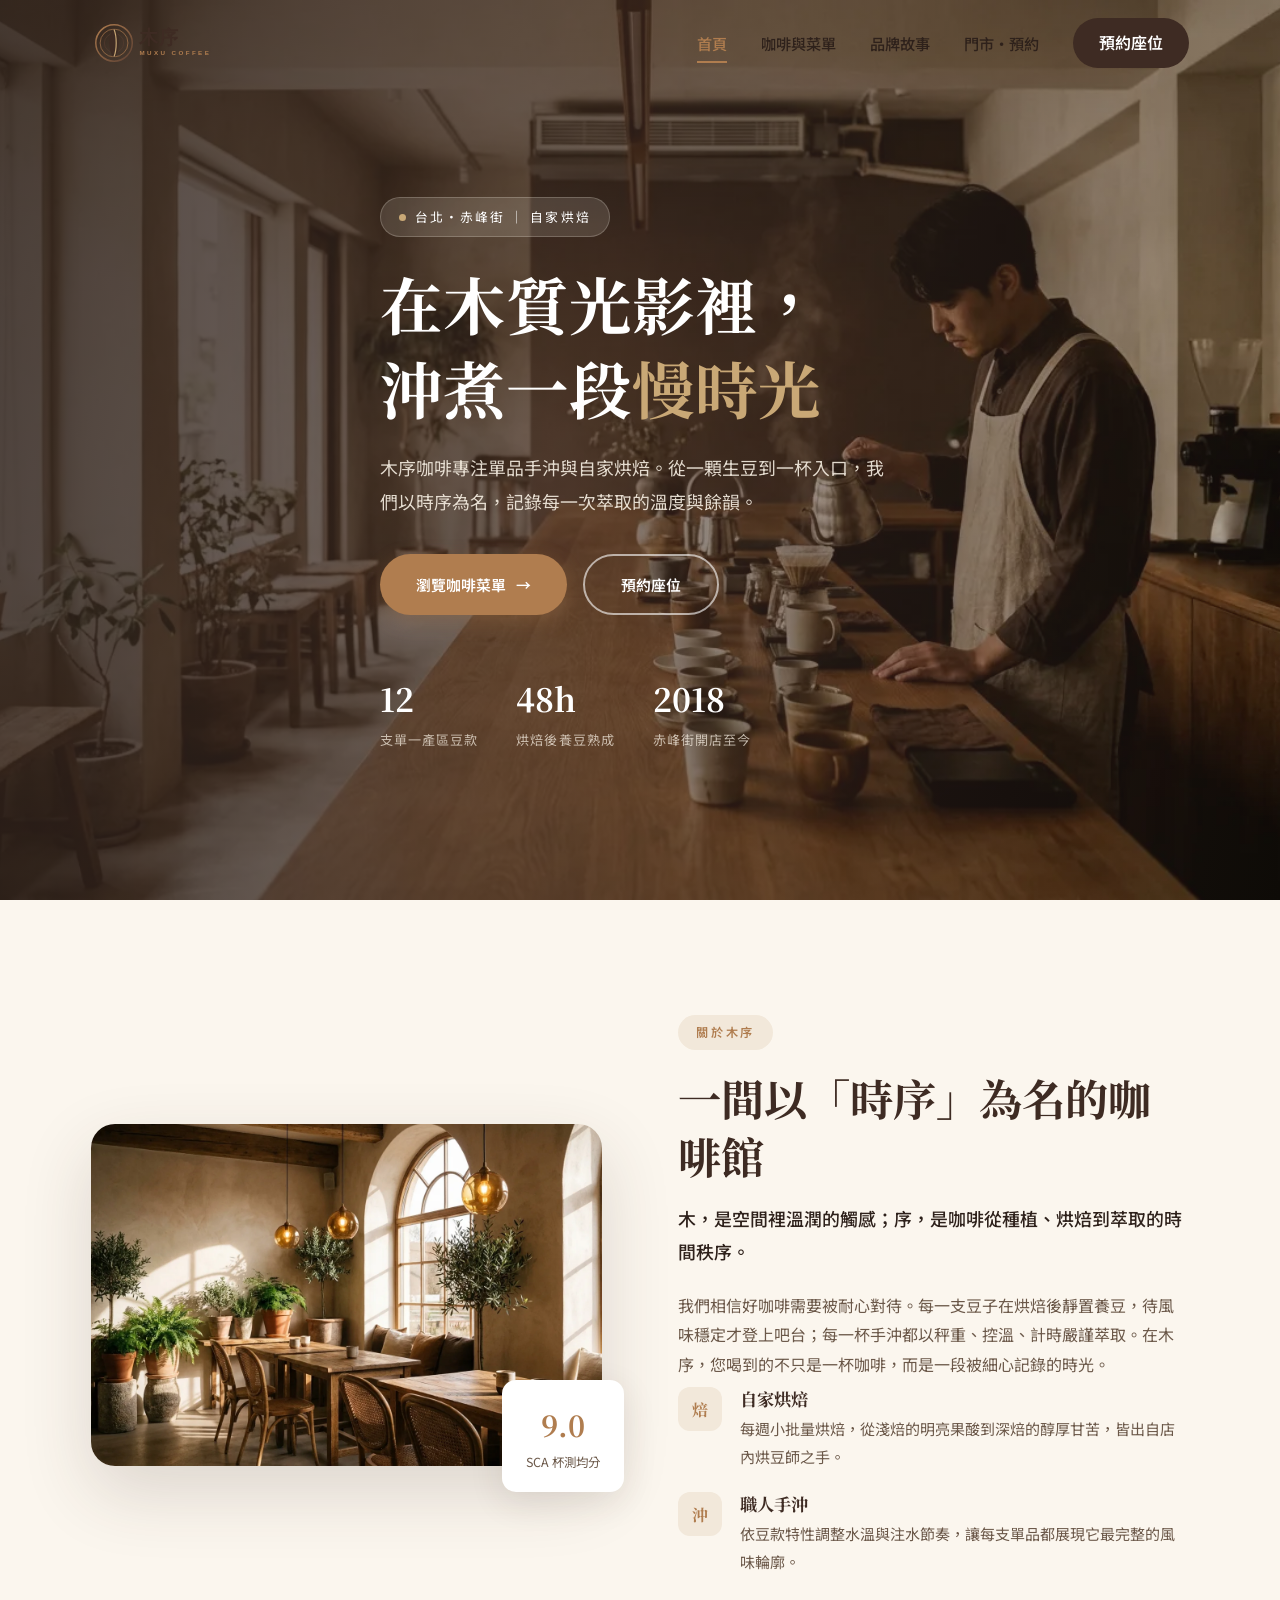
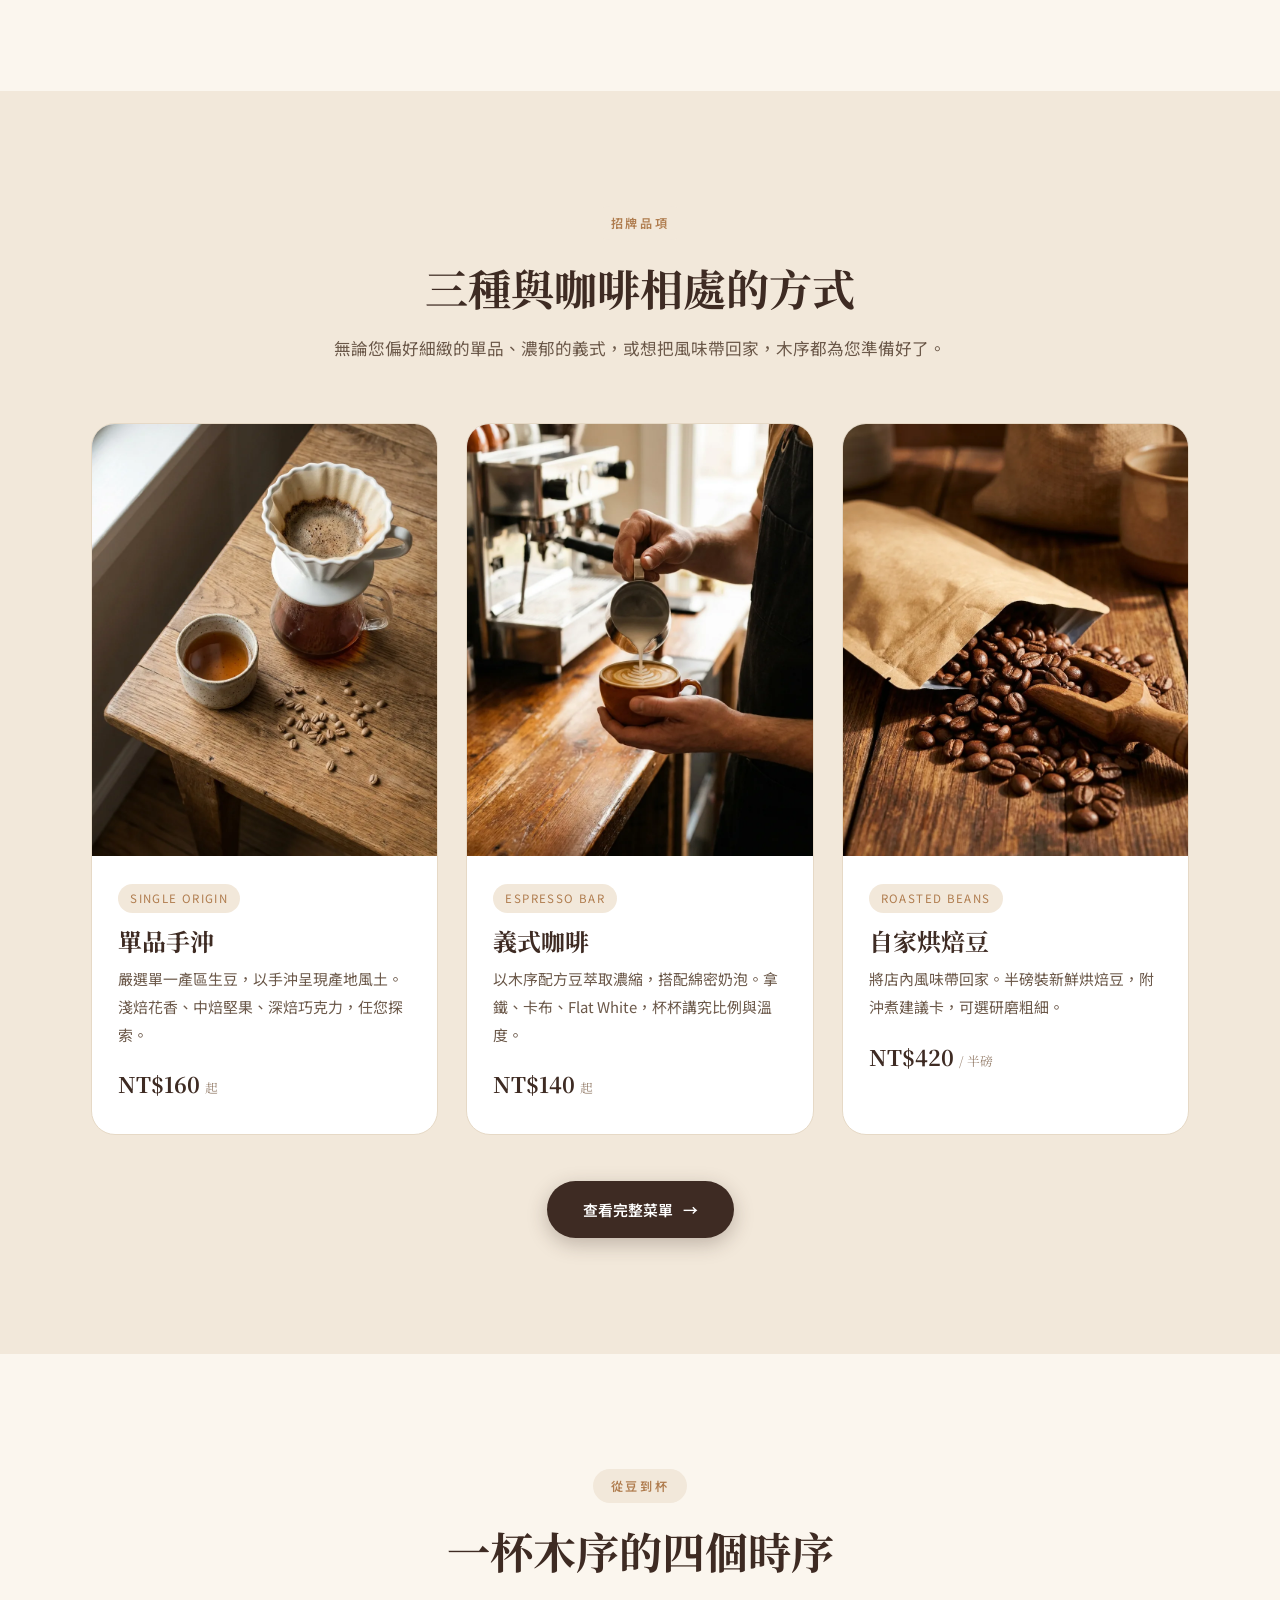
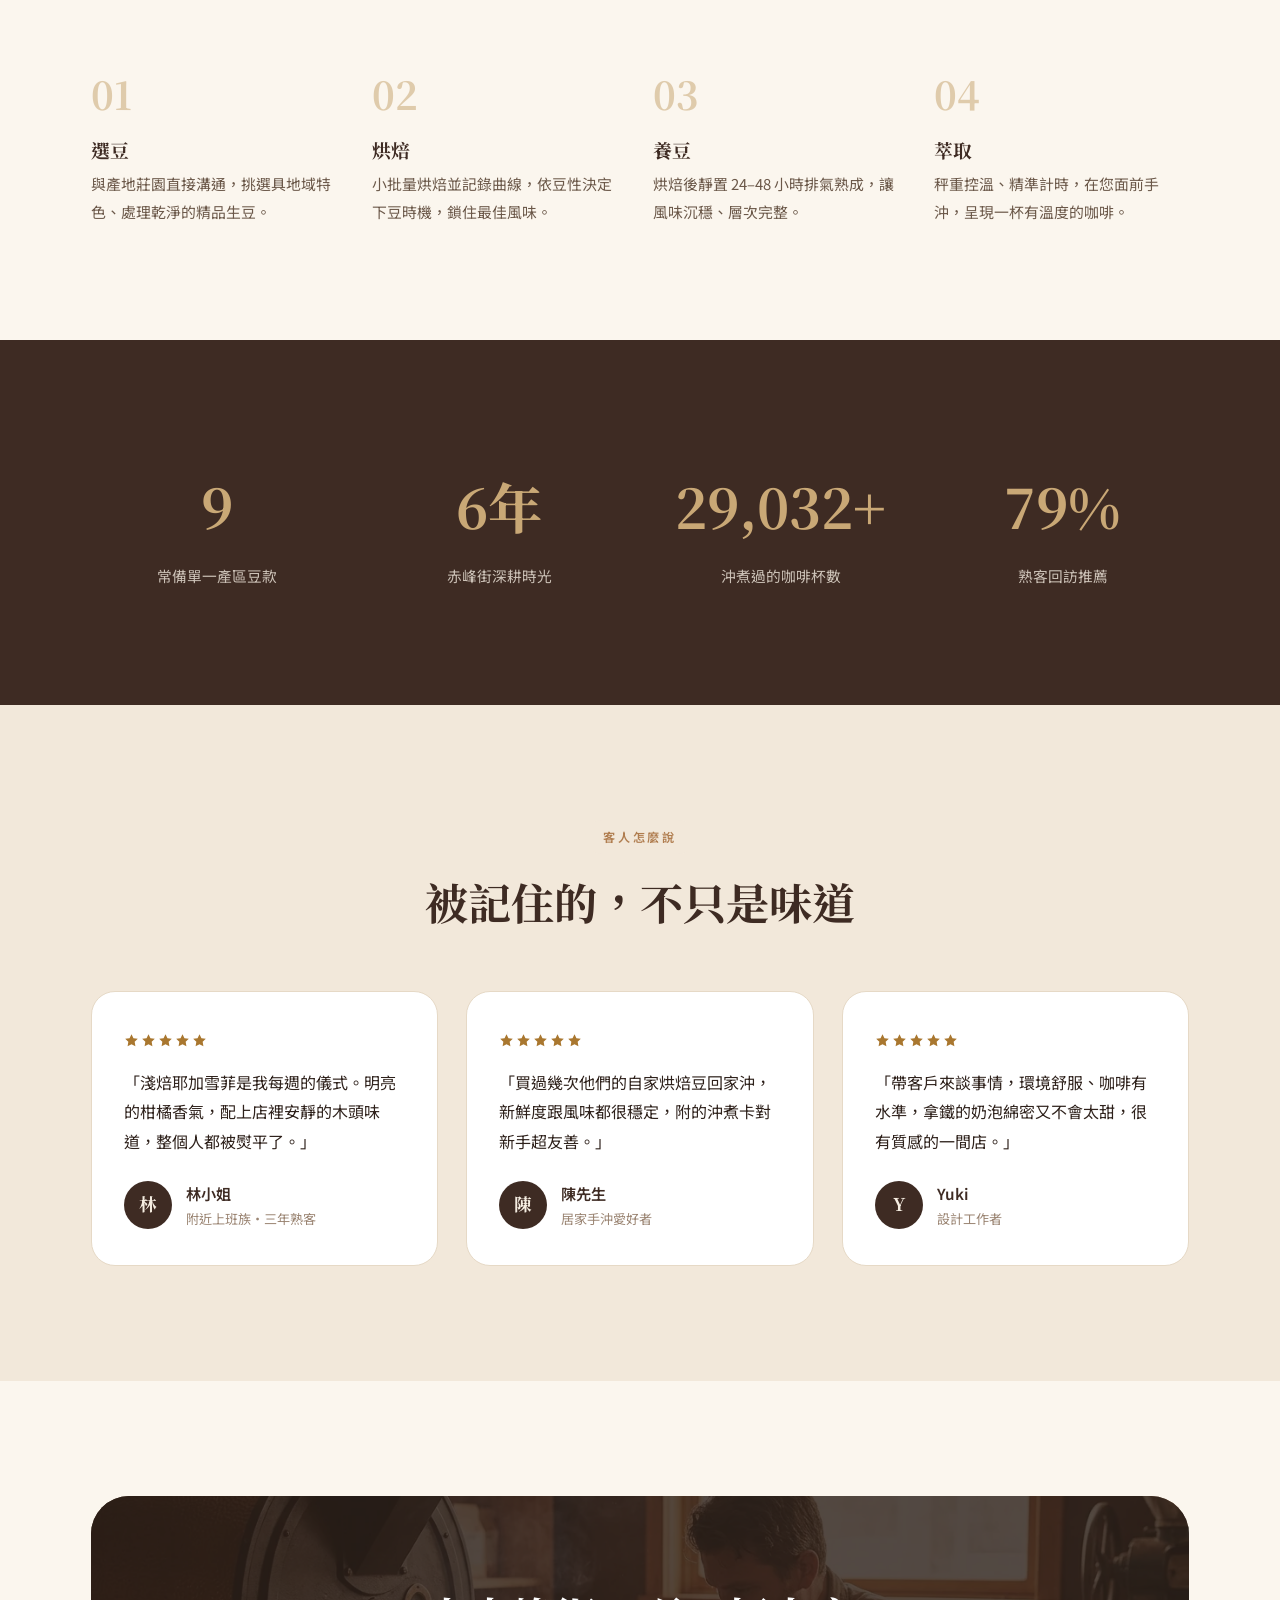
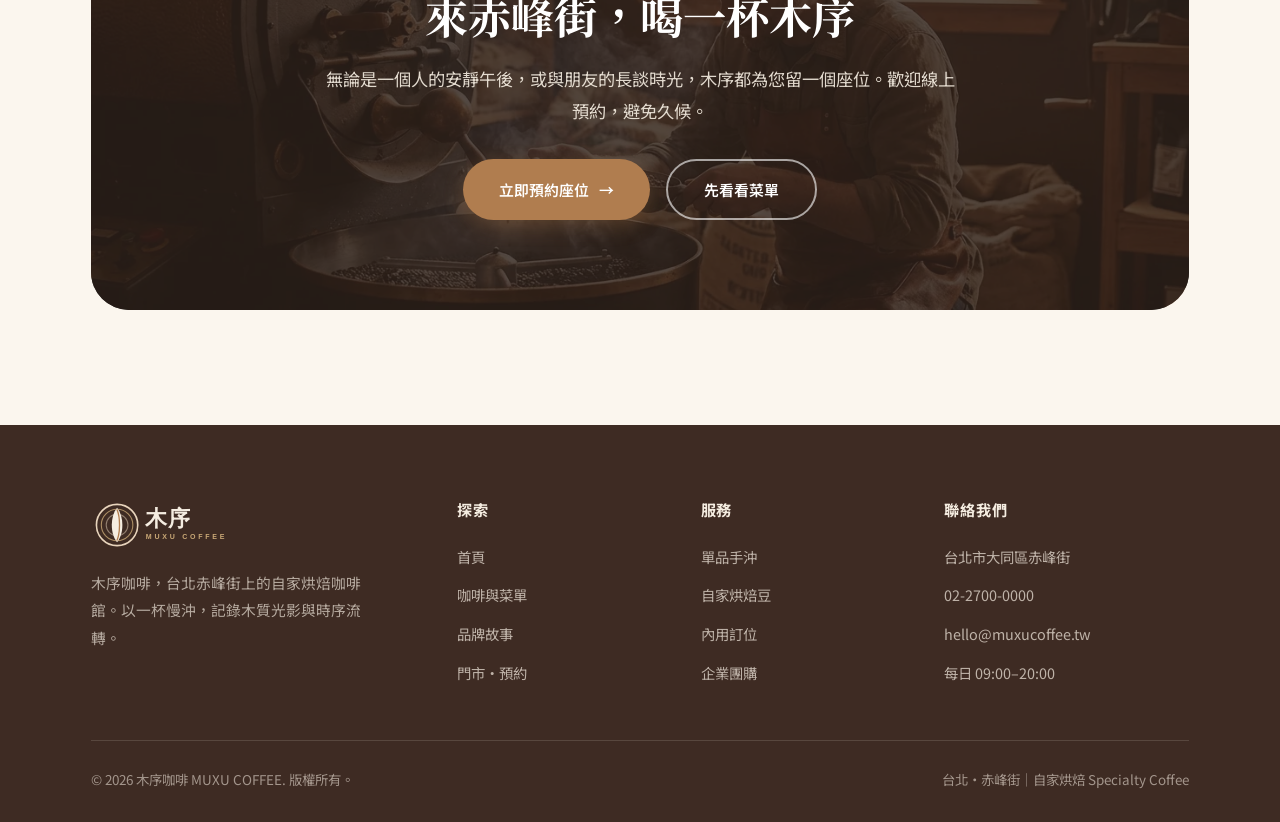
==== commit 871e8f98: "replace star glyphs with SVG stars (no emoji)" ====
--- a/index.html
+++ b/index.html
@@ -134,15 +134,15 @@
       <h2>被記住的，不只是味道</h2>
     </div>
     <div class="grid-3">
-      <div class="quote-card reveal"><div class="stars">★★★★★</div>
+      <div class="quote-card reveal"><div class="stars" aria-label="五星好評"></div>
         <p>「淺焙耶加雪菲是我每週的儀式。明亮的柑橘香氣，配上店裡安靜的木頭味道，整個人都被熨平了。」</p>
         <div class="quote-who"><div class="ava">林</div><div><div class="nm">林小姐</div><div class="rl">附近上班族・三年熟客</div></div></div>
       </div>
-      <div class="quote-card reveal"><div class="stars">★★★★★</div>
+      <div class="quote-card reveal"><div class="stars" aria-label="五星好評"></div>
         <p>「買過幾次他們的自家烘焙豆回家沖，新鮮度跟風味都很穩定，附的沖煮卡對新手超友善。」</p>
         <div class="quote-who"><div class="ava">陳</div><div><div class="nm">陳先生</div><div class="rl">居家手沖愛好者</div></div></div>
       </div>
-      <div class="quote-card reveal"><div class="stars">★★★★★</div>
+      <div class="quote-card reveal"><div class="stars" aria-label="五星好評"></div>
         <p>「帶客戶來談事情，環境舒服、咖啡有水準，拿鐵的奶泡綿密又不會太甜，很有質感的一間店。」</p>
         <div class="quote-who"><div class="ava">Y</div><div><div class="nm">Yuki</div><div class="rl">設計工作者</div></div></div>
       </div>
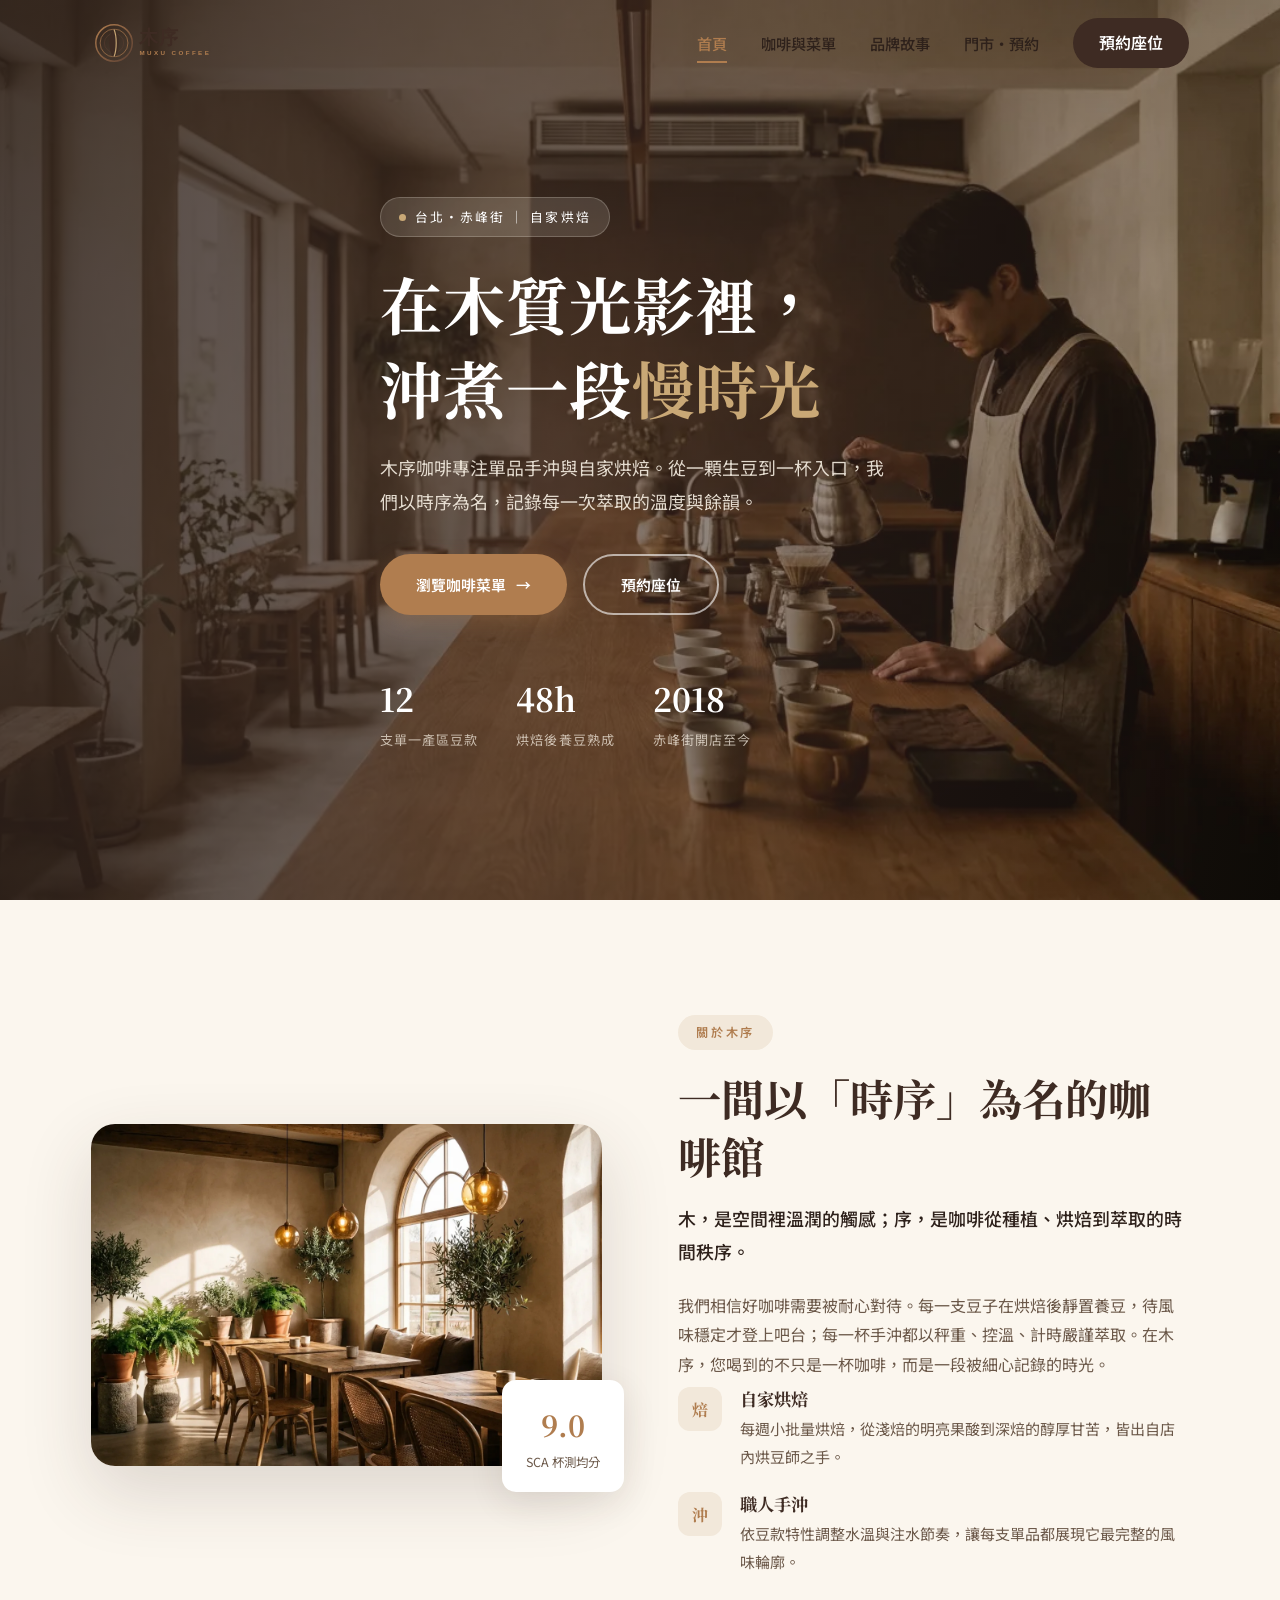
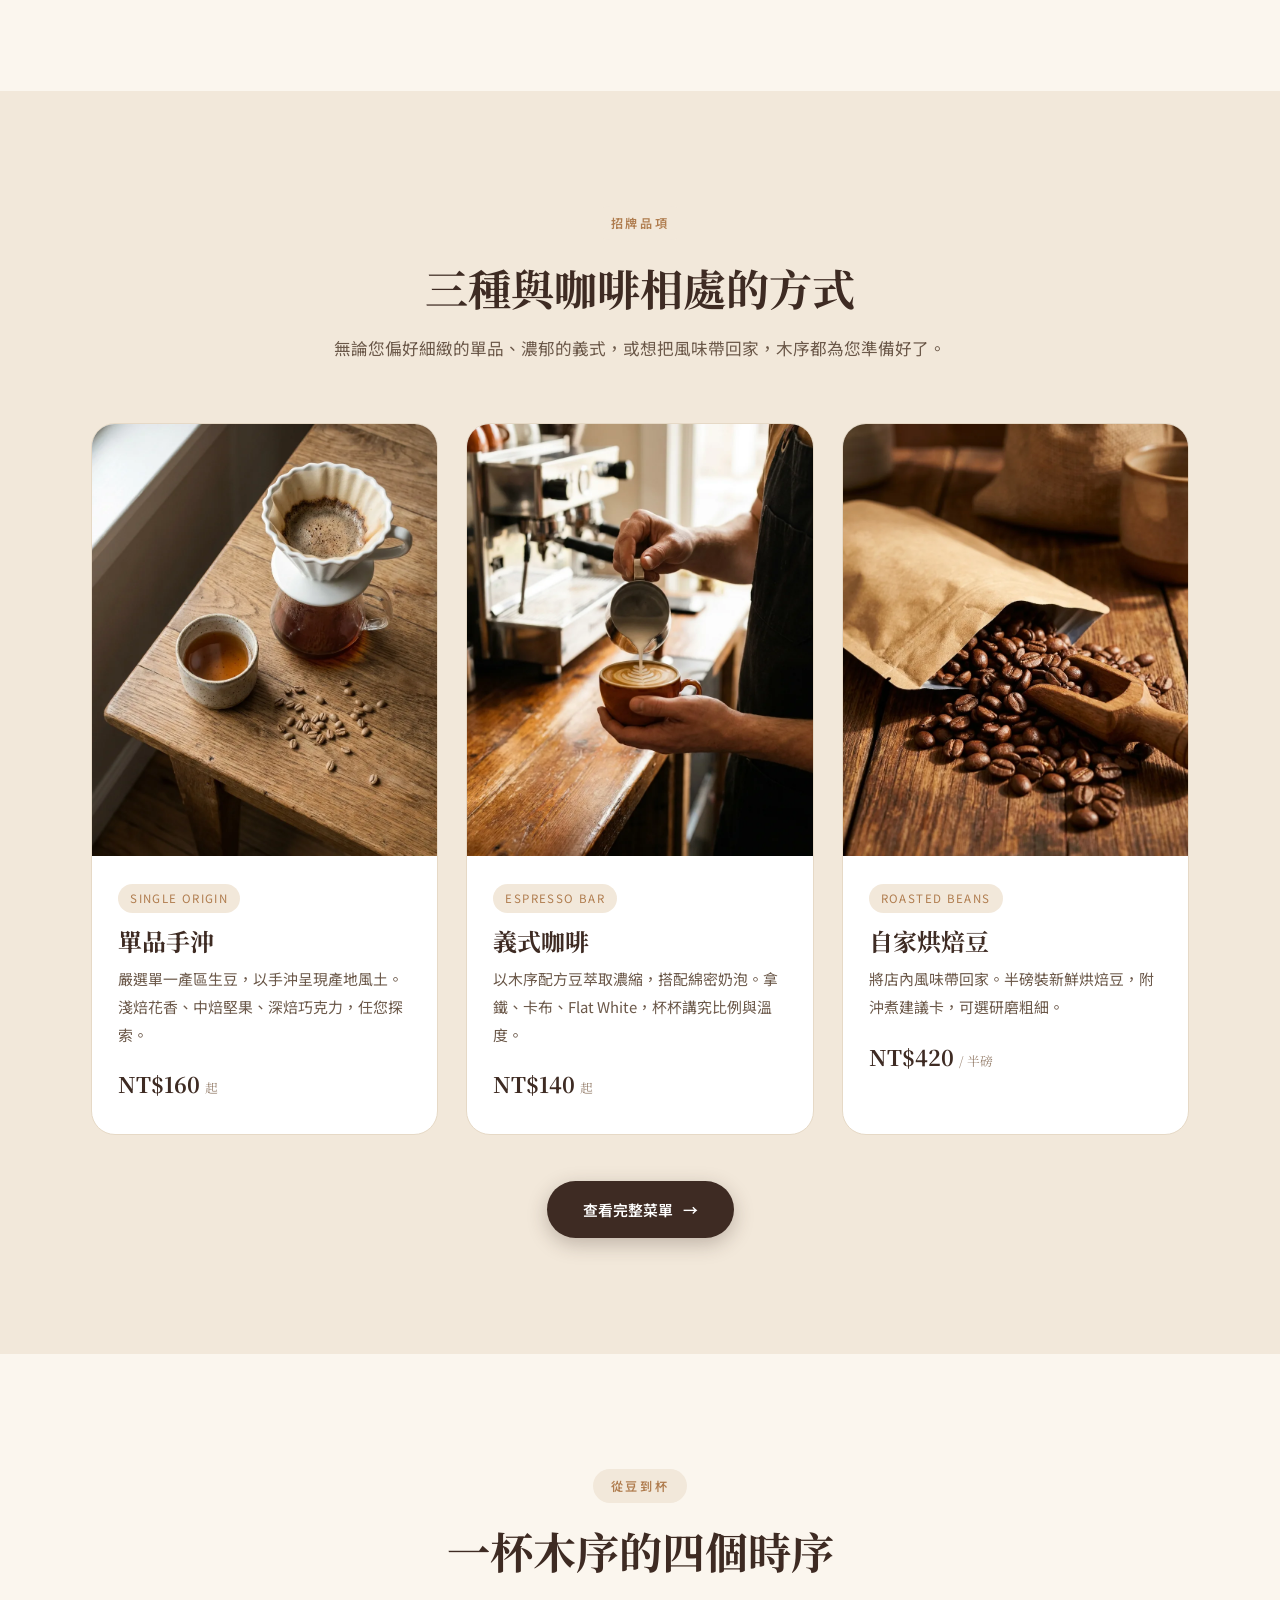
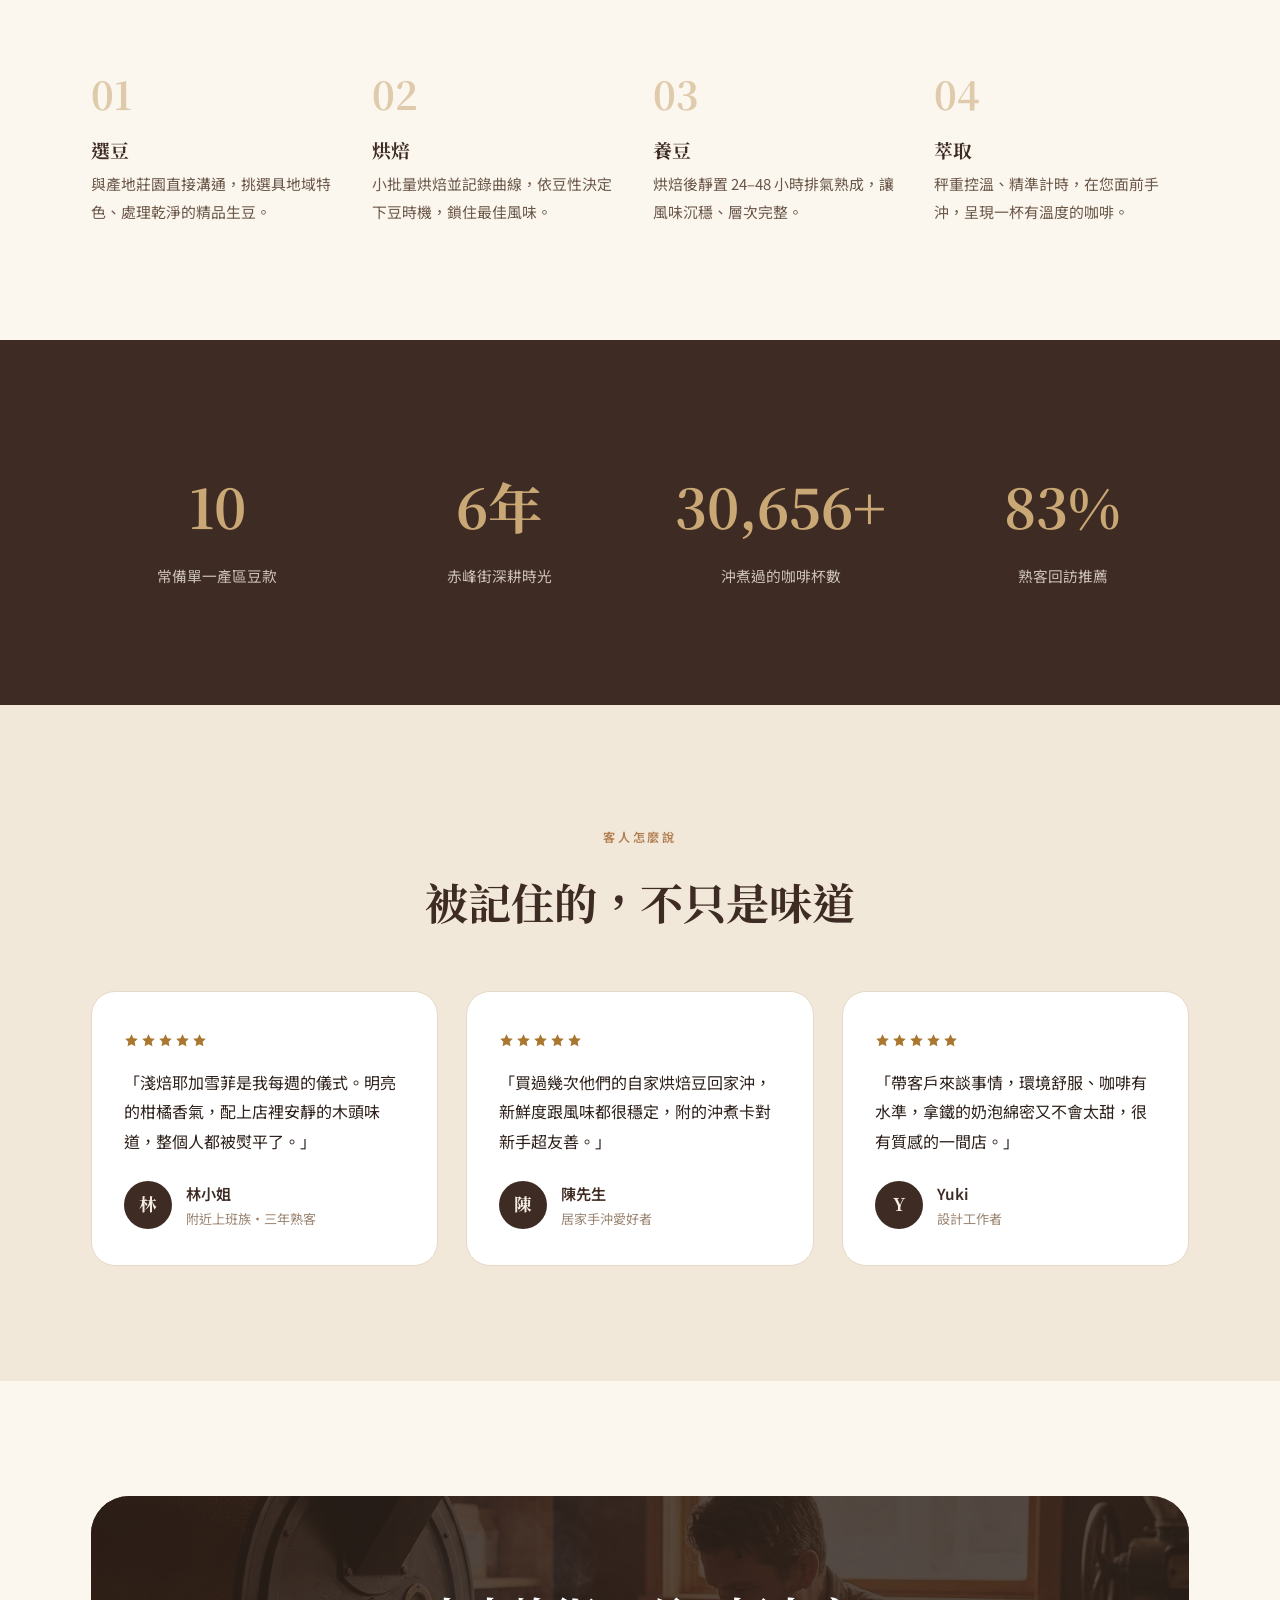
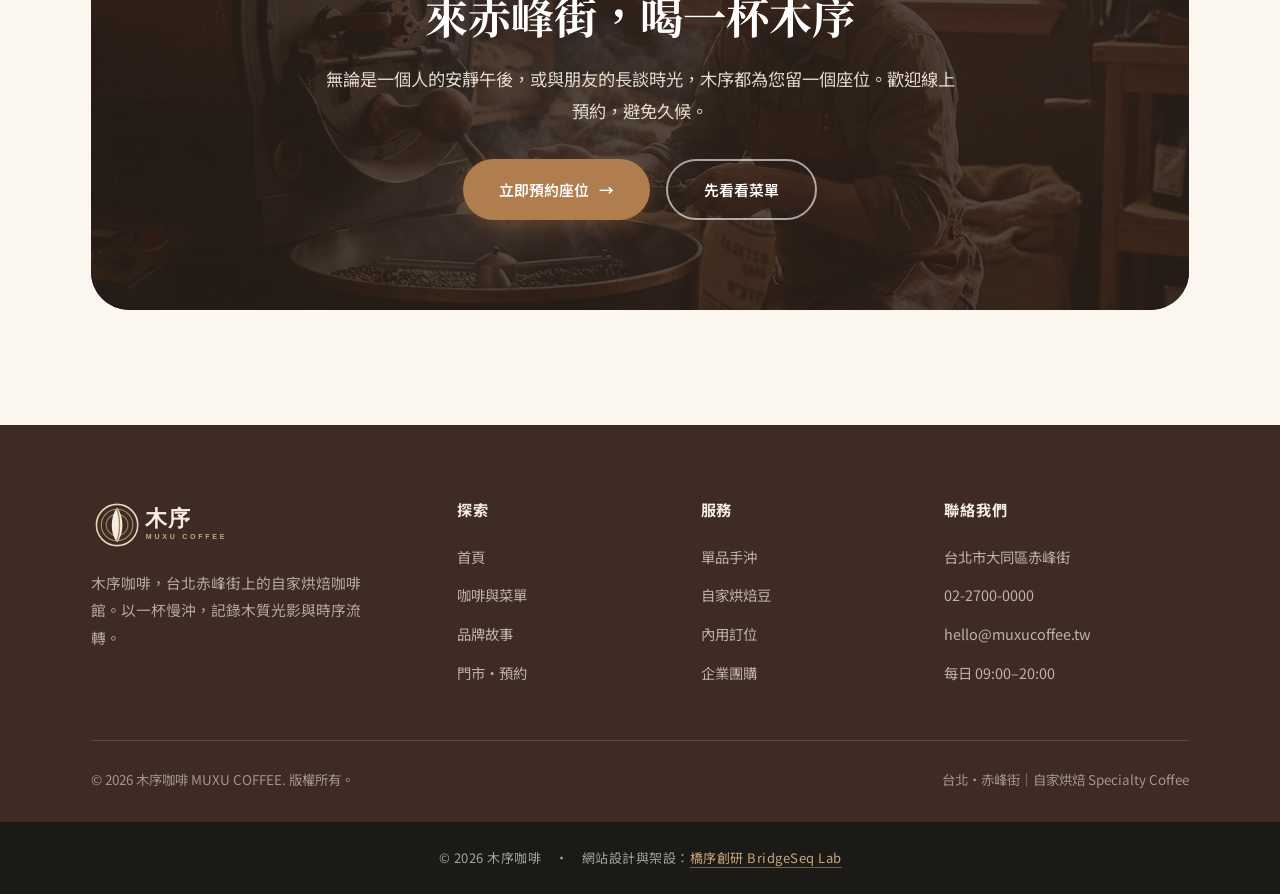
==== commit 0eb770d7: "footer:新增 footer 並加入橋序創研製作宣告與連結" ====
--- a/index.html
+++ b/index.html
@@ -169,5 +169,6 @@
 
 <div id="footer-mount"></div>
 <script src="./js/shared.js"></script>
+<footer class="bsl-footer" style="text-align:center;padding:24px 16px;font-size:13px;letter-spacing:.5px;background:#1c1a17;color:rgba(255,255,255,0.6);font-family:inherit;">© 2026 木序咖啡　·　網站設計與架設：<a href="https://bridgeseqlab.com" target="_blank" rel="noopener" style="color:#c9a87a;text-decoration:none;border-bottom:1px solid rgba(201,168,122,0.5);">橋序創研 BridgeSeq Lab</a></footer>
 </body>
 </html>
--- a/css/style.css
+++ b/css/style.css
@@ -1,5 +1,5 @@
 /* ===================================================
-   木序咖啡 MUXU COFFEE — Global Stylesheet
+   æ¨åºåå¡ MUXU COFFEE â Global Stylesheet
    =================================================== */
 :root{
   --espresso:#3E2B23;
@@ -48,7 +48,7 @@
 .section-head{max-width:680px;margin:0 auto 60px;text-align:center}
 .section-head p{margin-top:16px;font-size:1.04rem}
 
-/* —— Buttons —— */
+/* ââ Buttons ââ */
 .btn{display:inline-flex;align-items:center;gap:10px;padding:15px 36px;border-radius:999px;
   font-size:.93rem;font-weight:600;transition:var(--transition)}
 .btn-primary{background:var(--espresso);color:#fff;box-shadow:0 6px 20px rgba(62,43,35,.28)}
@@ -62,7 +62,7 @@
 .btn-arrow{transition:transform .3s}
 .btn:hover .btn-arrow{transform:translateX(4px)}
 
-/* —— Nav —— */
+/* ââ Nav ââ */
 .site-nav{position:fixed;top:0;left:0;right:0;z-index:100;padding:18px 0;transition:var(--transition)}
 .site-nav.scrolled{background:rgba(251,246,238,.92);backdrop-filter:blur(14px);box-shadow:var(--shadow-sm);padding:11px 0}
 .nav-inner{display:flex;align-items:center;justify-content:space-between}
@@ -88,7 +88,7 @@
 .nav-mobile a:hover{color:var(--latte)}
 .nav-mobile-close{position:absolute;top:26px;right:26px;color:var(--cream);font-size:2rem;line-height:1}
 
-/* —— Hero —— */
+/* ââ Hero ââ */
 .hero{position:relative;min-height:100vh;display:flex;align-items:center;padding:140px 0 90px;overflow:hidden}
 .hero-bg{position:absolute;inset:0;z-index:0}
 .hero-bg img{width:100%;height:100%;object-fit:cover}
@@ -107,7 +107,7 @@
 .hero-meta .num{font-family:'Noto Serif TC',serif;font-size:2rem;font-weight:700;color:#fff}
 .hero-meta .lbl{font-size:.82rem;color:rgba(245,237,225,.72);letter-spacing:.08em}
 
-/* —— Intro / split —— */
+/* ââ Intro / split ââ */
 .split{display:grid;grid-template-columns:1fr 1fr;gap:clamp(36px,6vw,82px);align-items:center}
 .split-img{position:relative}
 .split-img img{border-radius:var(--radius-lg);box-shadow:var(--shadow-lg)}
@@ -117,7 +117,7 @@
 .split-img .badge .b-lbl{font-size:.78rem;color:var(--text-mid)}
 .lead{font-size:1.12rem;color:var(--text);margin:18px 0 22px;font-weight:500}
 
-/* —— Feature cards —— */
+/* ââ Feature cards ââ */
 .grid-3{display:grid;grid-template-columns:repeat(3,1fr);gap:28px}
 .grid-2{display:grid;grid-template-columns:repeat(2,1fr);gap:28px}
 .card{background:#fff;border:1px solid var(--border);border-radius:var(--radius-lg);
@@ -128,7 +128,7 @@
 .card h3{margin-bottom:12px}
 .card p{font-size:.96rem}
 
-/* —— Product / menu cards —— */
+/* ââ Product / menu cards ââ */
 .menu-card{background:#fff;border:1px solid var(--border);border-radius:var(--radius-lg);overflow:hidden;transition:var(--transition);display:flex;flex-direction:column}
 .menu-card:hover{transform:translateY(-6px);box-shadow:var(--shadow-md)}
 .menu-card .ph{aspect-ratio:4/5;overflow:hidden}
@@ -149,7 +149,7 @@
 .tab-btn:hover{border-color:var(--caramel);color:var(--caramel)}
 .tab-btn.active{background:var(--espresso);border-color:var(--espresso);color:#fff}
 
-/* —— Bean list rows —— */
+/* ââ Bean list rows ââ */
 .bean-row{display:grid;grid-template-columns:auto 1fr auto;gap:24px;align-items:center;
   padding:24px 0;border-bottom:1px solid var(--border)}
 .bean-row .roast{width:62px;height:62px;border-radius:50%;display:flex;align-items:center;justify-content:center;
@@ -159,20 +159,20 @@
 .bean-row .notes{font-size:.9rem;color:var(--text-light)}
 .bean-row .b-price{font-family:'Noto Serif TC',serif;font-size:1.3rem;font-weight:700;color:var(--espresso);white-space:nowrap}
 
-/* —— Stats —— */
+/* ââ Stats ââ */
 .stats-section{background:var(--espresso);color:#fff}
 .stats-grid{display:grid;grid-template-columns:repeat(4,1fr);gap:30px;text-align:center}
 .stat .num{font-family:'Noto Serif TC',serif;font-size:clamp(2.4rem,5vw,3.4rem);font-weight:700;color:var(--latte)}
 .stat .lbl{color:rgba(245,237,225,.78);font-size:.92rem;margin-top:6px}
 
-/* —— Process steps —— */
+/* ââ Process steps ââ */
 .steps{display:grid;grid-template-columns:repeat(4,1fr);gap:26px;counter-reset:step}
 .step{position:relative;padding-top:18px}
 .step .n{font-family:'Noto Serif TC',serif;font-size:2.4rem;font-weight:700;color:var(--latte);opacity:.55;margin-bottom:8px}
 .step h3{font-size:1.18rem;margin-bottom:8px}
 .step p{font-size:.93rem}
 
-/* —— Testimonials —— */
+/* ââ Testimonials ââ */
 .quote-card{background:#fff;border:1px solid var(--border);border-radius:var(--radius-lg);padding:34px 32px;transition:var(--transition)}
 .quote-card:hover{box-shadow:var(--shadow-md);transform:translateY(-5px)}
 .quote-card .stars{color:var(--gold);letter-spacing:3px;margin-bottom:14px;font-size:.95rem}
@@ -183,7 +183,7 @@
 .quote-who .nm{font-weight:600;color:var(--espresso);font-size:.95rem}
 .quote-who .rl{font-size:.82rem;color:var(--text-light)}
 
-/* —— CTA band —— */
+/* ââ CTA band ââ */
 .cta-band{position:relative;border-radius:var(--radius-xl);overflow:hidden;padding:clamp(54px,8vw,90px) clamp(28px,6vw,80px);text-align:center}
 .cta-band .cta-bg{position:absolute;inset:0;z-index:0}
 .cta-band .cta-bg img{width:100%;height:100%;object-fit:cover}
@@ -193,7 +193,7 @@
 .cta-band p{color:rgba(245,237,225,.9);margin-bottom:32px;font-size:1.08rem}
 .cta-band .hero-actions{justify-content:center}
 
-/* —— Page banner —— */
+/* ââ Page banner ââ */
 .page-banner{position:relative;padding:170px 0 80px;overflow:hidden}
 .page-banner .pb-bg{position:absolute;inset:0;z-index:0}
 .page-banner .pb-bg img{width:100%;height:100%;object-fit:cover}
@@ -203,7 +203,7 @@
 .page-banner h1{color:#fff;margin-bottom:16px}
 .page-banner p{color:rgba(245,237,225,.9);font-size:1.1rem;max-width:560px}
 
-/* —— About blocks —— */
+/* ââ About blocks ââ */
 .value-list{display:flex;flex-direction:column;gap:22px;margin-top:8px}
 .value-item{display:flex;gap:18px;align-items:flex-start}
 .value-item .vk{flex-shrink:0;width:44px;height:44px;border-radius:12px;background:var(--bg-alt);
@@ -211,7 +211,7 @@
 .value-item h4{font-size:1.08rem;margin-bottom:4px;color:var(--espresso)}
 .value-item p{font-size:.94rem}
 
-/* —— Contact —— */
+/* ââ Contact ââ */
 .contact-grid{display:grid;grid-template-columns:1fr 1fr;gap:clamp(34px,5vw,64px);align-items:start}
 .info-card{background:#fff;border:1px solid var(--border);border-radius:var(--radius-lg);padding:34px;box-shadow:var(--shadow-sm)}
 .info-row{display:flex;gap:16px;padding:16px 0;border-bottom:1px solid var(--border)}
@@ -234,7 +234,7 @@
 .map-embed{border-radius:var(--radius-lg);overflow:hidden;box-shadow:var(--shadow-sm);border:1px solid var(--border)}
 .map-embed iframe{width:100%;height:300px;border:0;display:block}
 
-/* —— Footer —— */
+/* ââ Footer ââ */
 .site-footer{background:var(--espresso);color:rgba(245,237,225,.78);padding:74px 0 30px}
 .footer-grid{display:grid;grid-template-columns:1.6fr 1fr 1fr 1.2fr;gap:40px;margin-bottom:48px}
 .footer-brand img{height:52px;margin-bottom:18px}
@@ -245,17 +245,17 @@
 .footer-bottom{border-top:1px solid rgba(245,237,225,.14);padding-top:26px;display:flex;
   justify-content:space-between;flex-wrap:wrap;gap:12px;font-size:.84rem;color:rgba(245,237,225,.55)}
 
-/* —— Reveal —— */
+/* ââ Reveal ââ */
 .reveal{opacity:0;transform:translateY(30px);transition:opacity .7s ease,transform .7s ease}
 .reveal.visible{opacity:1;transform:none}
 
-/* —— Back to top —— */
+/* ââ Back to top ââ */
 #back-to-top{position:fixed;bottom:28px;right:28px;width:48px;height:48px;border-radius:50%;
   background:var(--espresso);color:#fff;display:flex;align-items:center;justify-content:center;
   box-shadow:var(--shadow-md);opacity:0;pointer-events:none;transform:translateY(14px);transition:var(--transition);z-index:90;font-size:1.2rem}
 #back-to-top.visible{opacity:1;pointer-events:auto;transform:none}
 
-/* —— Loader —— */
+/* ââ Loader ââ */
 .page-loader{position:fixed;inset:0;z-index:9999;background:var(--espresso);display:flex;
   align-items:center;justify-content:center;transition:opacity .6s,visibility .6s}
 .page-loader.hidden{opacity:0;visibility:hidden}
@@ -267,7 +267,7 @@
   padding:20px 26px;margin-top:20px;color:var(--coffee)}
 .form-success strong{color:var(--espresso)}
 
-/* —— Responsive —— */
+/* ââ Responsive ââ */
 @media(max-width:980px){
   .footer-grid{grid-template-columns:1fr 1fr;gap:34px}
   .steps{grid-template-columns:repeat(2,1fr)}
